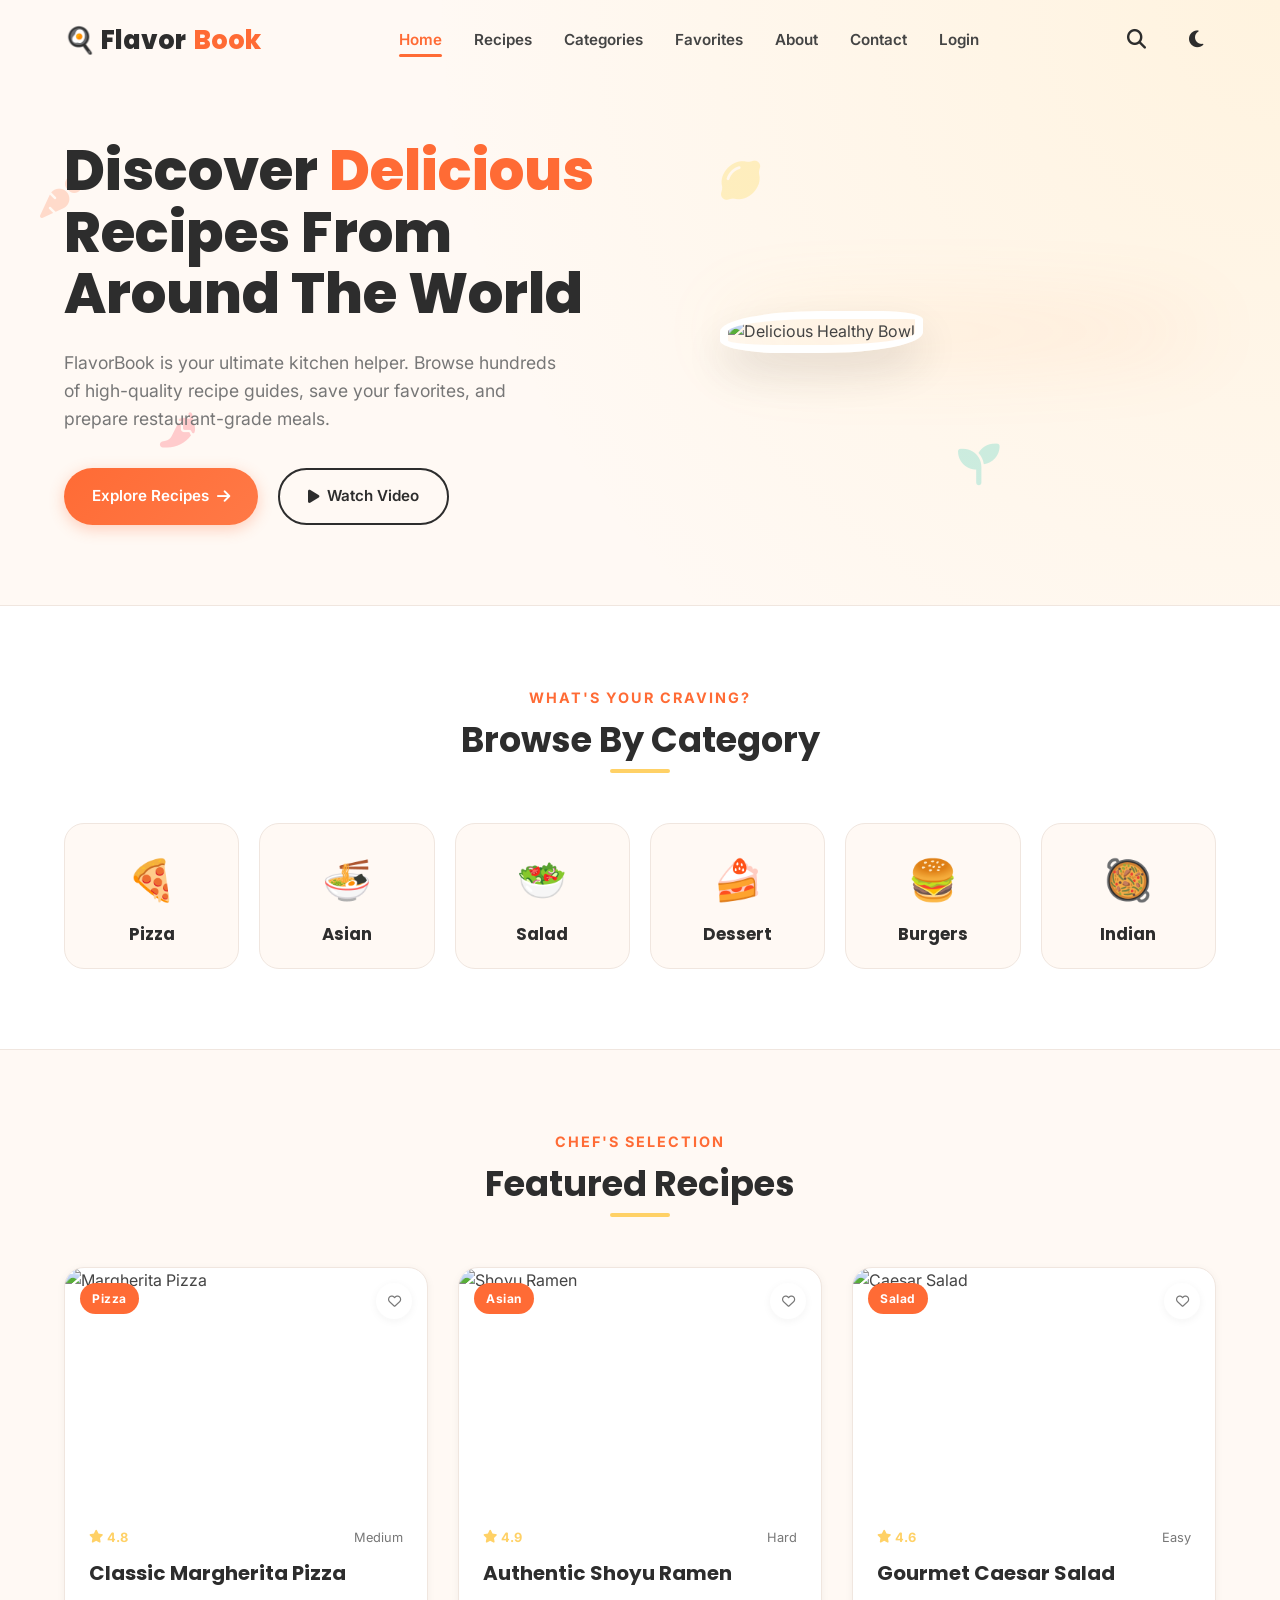
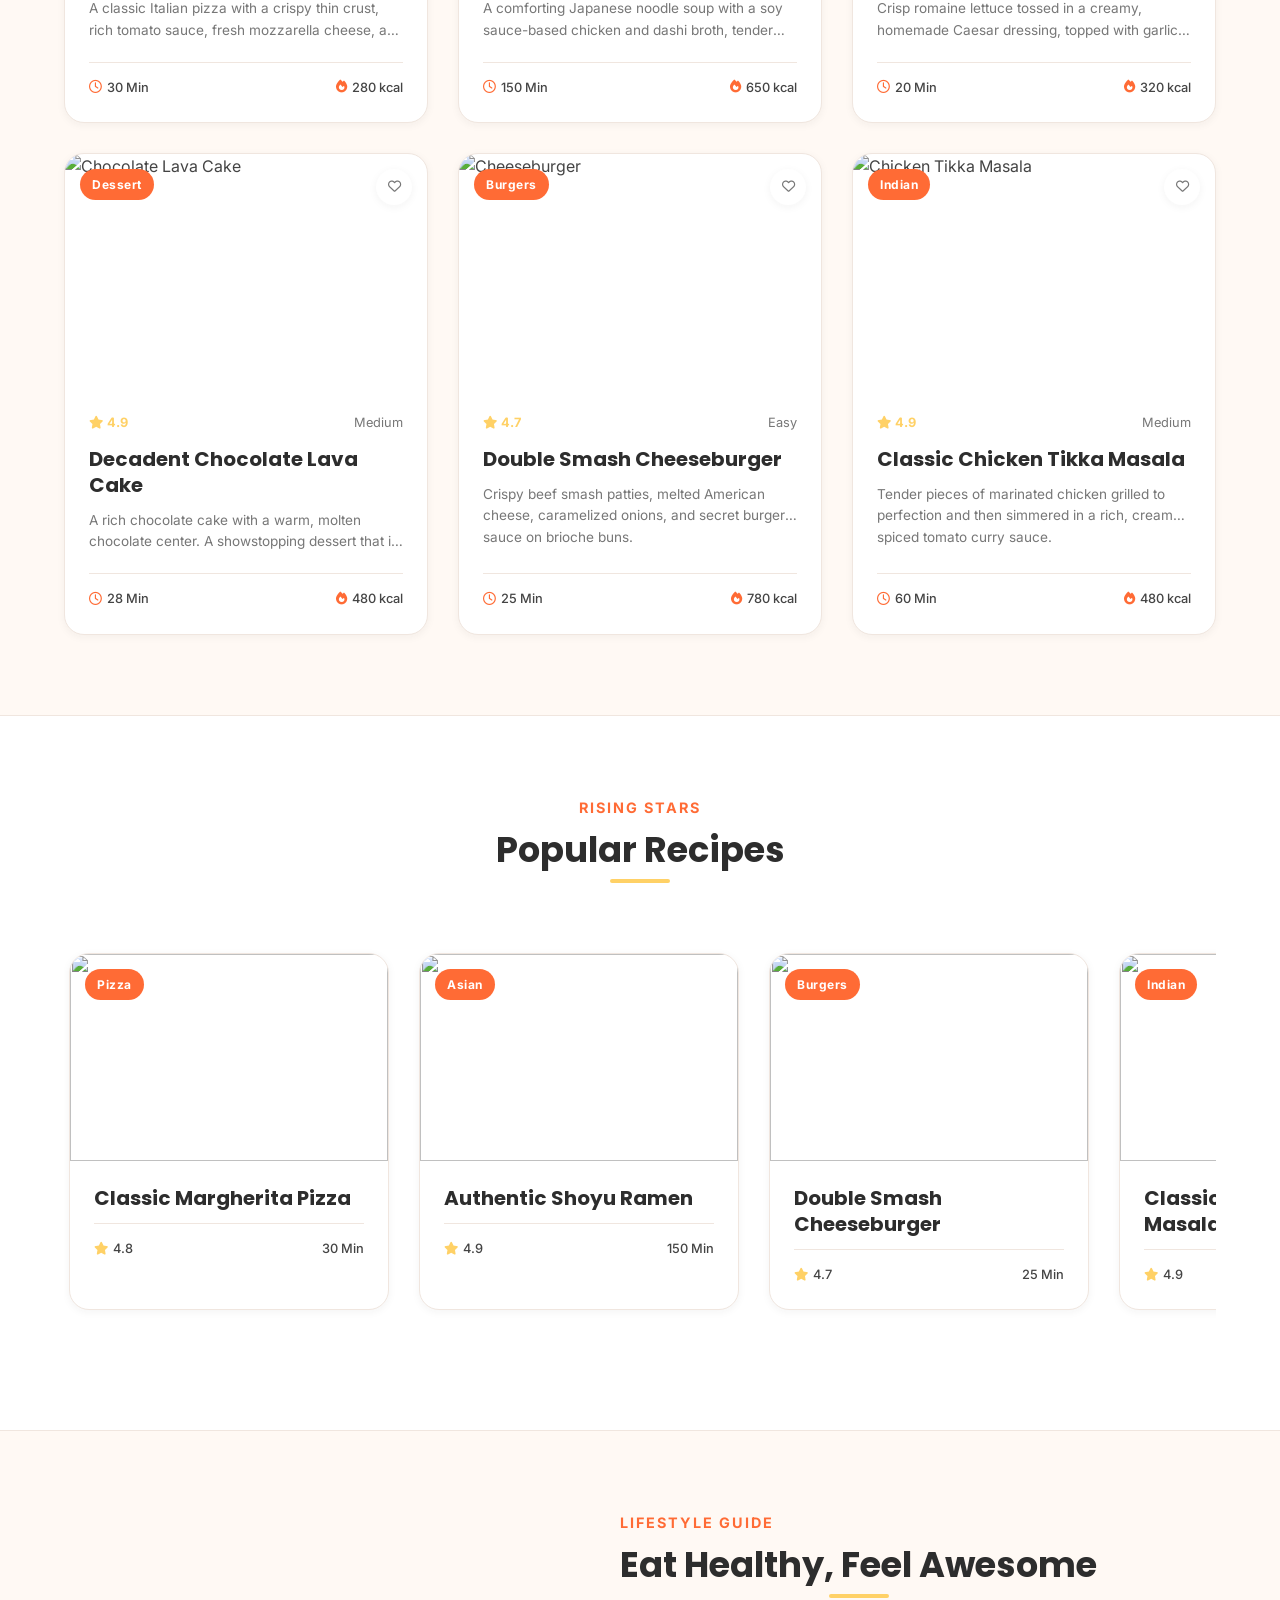
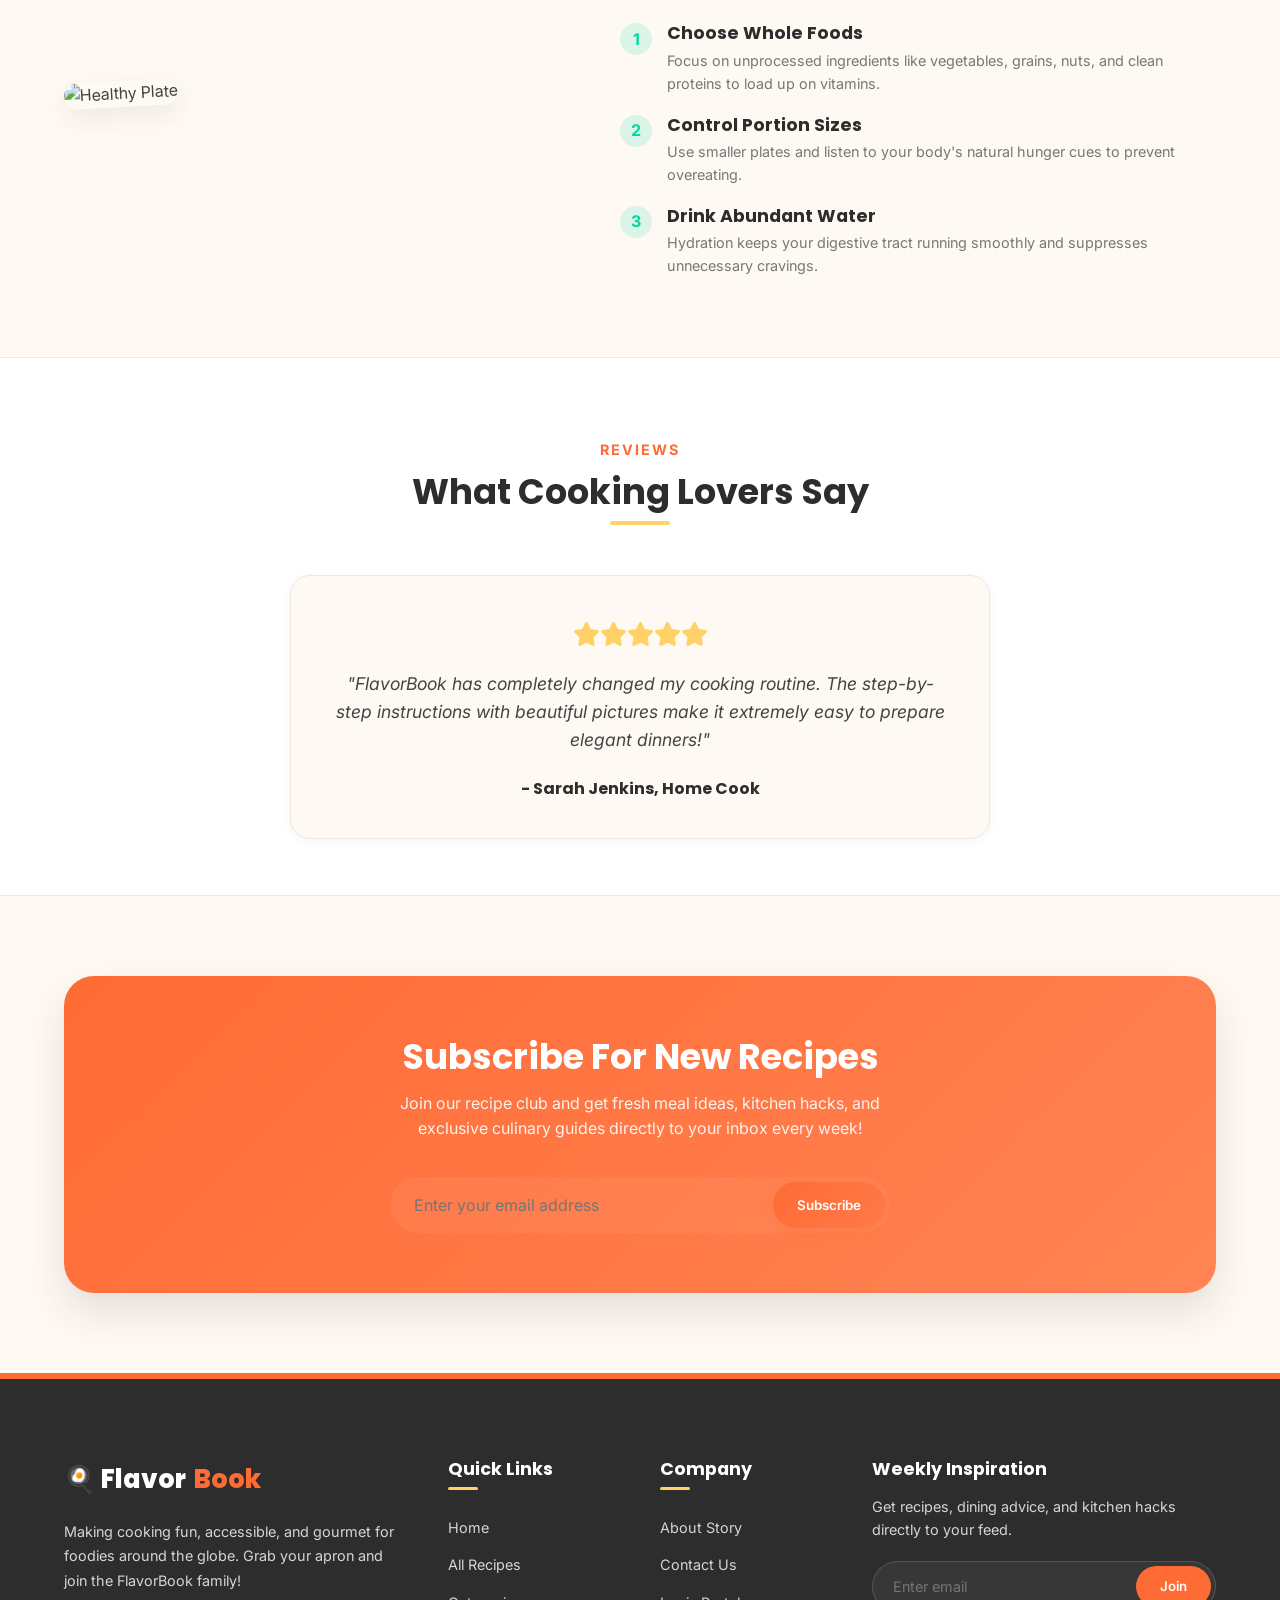
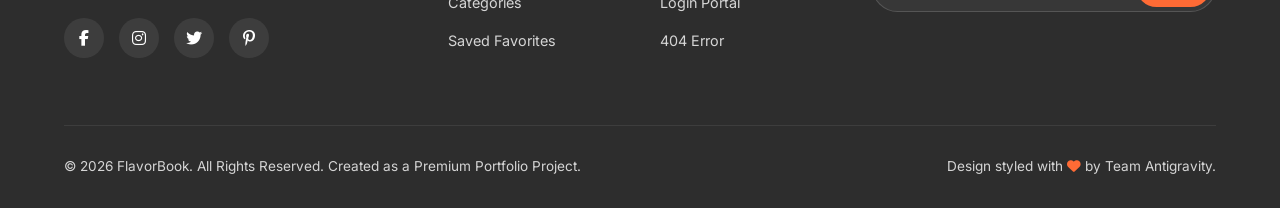
==== index.html @ 94e1cb14 "1at commit" ====
<!DOCTYPE html>
<html lang="en">
<head>
  <meta charset="UTF-8">
  <meta name="viewport" content="width=device-width, initial-scale=1.0">
  <meta name="description" content="Discover delicious recipes from around the world with FlavorBook. Browse categories, save your favorites, and cook like a professional chef.">
  <title>FlavorBook – Discover Delicious Recipes</title>
  
  <!-- Font Awesome CDN -->
  <link rel="stylesheet" href="https://cdnjs.cloudflare.com/ajax/libs/font-awesome/6.4.0/css/all.min.css">
  
  <!-- Stylesheets -->
  <link rel="stylesheet" href="css/style.css">
  <link rel="stylesheet" href="css/animations.css">
  <link rel="stylesheet" href="css/responsive.css">
  <link rel="stylesheet" href="css/dark.css">
</head>
<body style="overflow-y: hidden;">

  <!-- Loading Screen -->
  <div id="loading-screen">
    <div class="loader-container">
      <div class="pot-wrapper">
        <div class="steam-container">
          <div class="steam"></div>
          <div class="steam"></div>
          <div class="steam"></div>
        </div>
        <div class="pot-lid"></div>
        <div class="pot-handle left"></div>
        <div class="pot-handle right"></div>
        <div class="pot"></div>
      </div>
      <div class="loading-percentage">0%</div>
      <div class="loading-progress">
        <div class="progress-bar"></div>
      </div>
    </div>
  </div>

  <!-- Header / Navigation Bar -->
  <header>
    <div class="navbar">
      <a href="index.html" class="logo">🍳 Flavor<span>Book</span></a>
      
      <ul class="nav-menu">
        <li><a href="index.html" class="nav-link active">Home</a></li>
        <li><a href="recipes.html" class="nav-link">Recipes</a></li>
        <li><a href="categories.html" class="nav-link">Categories</a></li>
        <li><a href="favorites.html" class="nav-link">Favorites</a></li>
        <li><a href="about.html" class="nav-link">About</a></li>
        <li><a href="contact.html" class="nav-link">Contact</a></li>
        <li><a href="login.html" class="nav-link">Login</a></li>
      </ul>

      <div class="nav-actions">
        <button class="search-trigger" id="open-search" aria-label="Open Search"><i class="fa-solid fa-magnifying-glass"></i></button>
        <button class="theme-toggle" aria-label="Toggle Dark Mode"><i class="fa-solid fa-moon"></i></button>
        <button class="hamburger" aria-label="Open Menu">
          <span></span>
          <span></span>
          <span></span>
        </button>
      </div>
    </div>
  </header>

  <!-- Global Search Overlay -->
  <div class="search-overlay">
    <button class="search-close" aria-label="Close Search">&times;</button>
    <div class="search-box">
      <input type="text" id="global-search-input" placeholder="Search recipes, ingredients, cuisines...">
      <button id="global-search-btn" aria-label="Submit Search"><i class="fa-solid fa-magnifying-glass"></i></button>
      <div id="search-suggestions" style="display: none; background-color: var(--card-bg); border-radius: 12px; margin-top: 10px; box-shadow: var(--shadow-lg); overflow: hidden;"></div>
    </div>
  </div>

  <!-- Hero Section -->
  <section class="section hero-section" style="padding-top: 140px; background: radial-gradient(circle at top right, rgba(255, 209, 102, 0.15), transparent 60%);">
    <div class="container hero-container" style="display: grid; grid-template-columns: 1.2fr 1fr; gap: 60px; align-items: center; position: relative;">
      
      <!-- Floating Vegetables -->
      <div class="hero-floating-veg" style="position: absolute; width: 100%; height: 100%; z-index: -1; pointer-events: none;">
        <i class="fa-solid fa-carrot float-item-1" style="position: absolute; top: 10%; left: 0; font-size: 2.5rem; color: #ff7f50; opacity: 0.25;"></i>
        <i class="fa-solid fa-pepper-hot float-item-2" style="position: absolute; bottom: 20%; left: 10%; font-size: 2.2rem; color: #ff4757; opacity: 0.25;"></i>
        <i class="fa-solid fa-lemon float-item-3" style="position: absolute; top: 5%; right: 40%; font-size: 2.8rem; color: #fed330; opacity: 0.25;"></i>
        <i class="fa-solid fa-seedling float-item-1" style="position: absolute; bottom: 10%; right: 20%; font-size: 2.6rem; color: #2bcbba; opacity: 0.25;"></i>
      </div>

      <div class="hero-text reveal-fade-up">
        <h1 style="font-size: 3.5rem; font-weight: 800; margin-bottom: 24px; color: var(--dark-color); line-height: 1.1;">
          Discover <span style="color: var(--primary-color);">Delicious</span> Recipes From Around The World
        </h1>
        <p style="font-size: 1.1rem; color: var(--text-light); margin-bottom: 35px; max-width: 500px;">
          FlavorBook is your ultimate kitchen helper. Browse hundreds of high-quality recipe guides, save your favorites, and prepare restaurant-grade meals.
        </p>
        <div class="hero-buttons" style="display: flex; gap: 20px;">
          <a href="recipes.html" class="btn btn-primary pulse-btn">Explore Recipes <i class="fa-solid fa-arrow-right"></i></a>
          <a href="recipe.html?id=1" class="btn btn-secondary"><i class="fa-solid fa-play"></i> Watch Video</a>
        </div>
      </div>

      <div class="hero-image-container reveal-fade-up" data-delay="200" style="position: relative;">
        <div class="image-bg-blob" style="position: absolute; top: 50%; left: 50%; transform: translate(-50%, -50%); width: 100%; height: 100%; background: linear-gradient(135deg, var(--secondary-color), var(--primary-color)); filter: blur(40px); opacity: 0.15; border-radius: 40% 60% 70% 30% / 40% 50% 60% 50%; z-index: -1;"></div>
        <img src="https://images.unsplash.com/photo-1543353071-10c8ba85a904?auto=format&fit=crop&w=800&q=80" alt="Delicious Healthy Bowl" style="width: 100%; border-radius: 50% 20% 50% 30%; box-shadow: var(--shadow-lg); border: 8px solid white;">
      </div>

    </div>
  </section>

  <!-- Categories Grid Section -->
  <section class="section categories-section" style="background-color: var(--card-bg); border-top: 1px solid var(--border-color); border-bottom: 1px solid var(--border-color);">
    <div class="container">
      <div class="section-title-wrapper reveal-fade-up">
        <span class="section-subtitle">What's your craving?</span>
        <h2 class="section-title">Browse By Category</h2>
      </div>

      <div class="categories-grid" style="display: grid; grid-template-columns: repeat(auto-fit, minmax(150px, 1fr)); gap: 20px;">
        <!-- Pizza -->
        <a href="recipes.html?category=Pizza" class="category-badge reveal-fade-up" data-delay="50" style="display: flex; flex-direction: column; align-items: center; justify-content: center; padding: 24px; background-color: var(--bg-color); border-radius: 20px; text-align: center; border: 1px solid var(--border-color); transition: transform 0.3s ease, border-color 0.3s ease;">
          <span style="font-size: 2.5rem; margin-bottom: 12px;">🍕</span>
          <h3 style="font-size: 1.05rem;">Pizza</h3>
        </a>
        <!-- Asian -->
        <a href="recipes.html?category=Asian" class="category-badge reveal-fade-up" data-delay="100" style="display: flex; flex-direction: column; align-items: center; justify-content: center; padding: 24px; background-color: var(--bg-color); border-radius: 20px; text-align: center; border: 1px solid var(--border-color); transition: transform 0.3s ease, border-color 0.3s ease;">
          <span style="font-size: 2.5rem; margin-bottom: 12px;">🍜</span>
          <h3 style="font-size: 1.05rem;">Asian</h3>
        </a>
        <!-- Salad -->
        <a href="recipes.html?category=Salad" class="category-badge reveal-fade-up" data-delay="150" style="display: flex; flex-direction: column; align-items: center; justify-content: center; padding: 24px; background-color: var(--bg-color); border-radius: 20px; text-align: center; border: 1px solid var(--border-color); transition: transform 0.3s ease, border-color 0.3s ease;">
          <span style="font-size: 2.5rem; margin-bottom: 12px;">🥗</span>
          <h3 style="font-size: 1.05rem;">Salad</h3>
        </a>
        <!-- Dessert -->
        <a href="recipes.html?category=Dessert" class="category-badge reveal-fade-up" data-delay="200" style="display: flex; flex-direction: column; align-items: center; justify-content: center; padding: 24px; background-color: var(--bg-color); border-radius: 20px; text-align: center; border: 1px solid var(--border-color); transition: transform 0.3s ease, border-color 0.3s ease;">
          <span style="font-size: 2.5rem; margin-bottom: 12px;">🍰</span>
          <h3 style="font-size: 1.05rem;">Dessert</h3>
        </a>
        <!-- Burgers -->
        <a href="recipes.html?category=Burgers" class="category-badge reveal-fade-up" data-delay="250" style="display: flex; flex-direction: column; align-items: center; justify-content: center; padding: 24px; background-color: var(--bg-color); border-radius: 20px; text-align: center; border: 1px solid var(--border-color); transition: transform 0.3s ease, border-color 0.3s ease;">
          <span style="font-size: 2.5rem; margin-bottom: 12px;">🍔</span>
          <h3 style="font-size: 1.05rem;">Burgers</h3>
        </a>
        <!-- Indian -->
        <a href="recipes.html?category=Indian" class="category-badge reveal-fade-up" data-delay="300" style="display: flex; flex-direction: column; align-items: center; justify-content: center; padding: 24px; background-color: var(--bg-color); border-radius: 20px; text-align: center; border: 1px solid var(--border-color); transition: transform 0.3s ease, border-color 0.3s ease;">
          <span style="font-size: 2.5rem; margin-bottom: 12px;">🥘</span>
          <h3 style="font-size: 1.05rem;">Indian</h3>
        </a>
      </div>
    </div>
  </section>

  <!-- Featured Recipes Grid (6 cards) -->
  <section class="section featured-section">
    <div class="container">
      <div class="section-title-wrapper reveal-fade-up">
        <span class="section-subtitle">Chef's Selection</span>
        <h2 class="section-title">Featured Recipes</h2>
      </div>

      <div class="recipes-grid">
        <!-- Card 1 -->
        <div class="recipe-card reveal-fade-up" data-delay="50">
          <div class="card-img-wrapper">
            <span class="card-tag">Pizza</span>
            <button class="card-fav-btn" data-id="1" data-title="Classic Margherita Pizza">
              <i class="fa-regular fa-heart"></i>
            </button>
            <img src="https://images.unsplash.com/photo-1604068549290-dea0e4a305ca?auto=format&fit=crop&w=800&q=80" alt="Margherita Pizza">
          </div>
          <div class="card-content">
            <div class="card-meta">
              <span class="card-rating"><i class="fa-solid fa-star"></i> 4.8</span>
              <span class="card-difficulty">Medium</span>
            </div>
            <h3 class="card-title"><a href="recipe.html?id=1">Classic Margherita Pizza</a></h3>
            <p class="card-desc">A classic Italian pizza with a crispy thin crust, rich tomato sauce, fresh mozzarella cheese, and aromatic basil leaves.</p>
            <div class="card-footer">
              <span><i class="fa-regular fa-clock"></i> 30 Min</span>
              <span><i class="fa-solid fa-fire"></i> 280 kcal</span>
            </div>
          </div>
        </div>

        <!-- Card 2 -->
        <div class="recipe-card reveal-fade-up" data-delay="100">
          <div class="card-img-wrapper">
            <span class="card-tag">Asian</span>
            <button class="card-fav-btn" data-id="2" data-title="Authentic Shoyu Ramen">
              <i class="fa-regular fa-heart"></i>
            </button>
            <img src="https://images.unsplash.com/photo-1569718212165-3a8278d5f624?auto=format&fit=crop&w=800&q=80" alt="Shoyu Ramen">
          </div>
          <div class="card-content">
            <div class="card-meta">
              <span class="card-rating"><i class="fa-solid fa-star"></i> 4.9</span>
              <span class="card-difficulty">Hard</span>
            </div>
            <h3 class="card-title"><a href="recipe.html?id=2">Authentic Shoyu Ramen</a></h3>
            <p class="card-desc">A comforting Japanese noodle soup with a soy sauce-based chicken and dashi broth, tender chashu pork, and soft-boiled egg.</p>
            <div class="card-footer">
              <span><i class="fa-regular fa-clock"></i> 150 Min</span>
              <span><i class="fa-solid fa-fire"></i> 650 kcal</span>
            </div>
          </div>
        </div>

        <!-- Card 3 -->
        <div class="recipe-card reveal-fade-up" data-delay="150">
          <div class="card-img-wrapper">
            <span class="card-tag">Salad</span>
            <button class="card-fav-btn" data-id="3" data-title="Gourmet Caesar Salad">
              <i class="fa-regular fa-heart"></i>
            </button>
            <img src="https://images.unsplash.com/photo-1550304943-4f24f54ddde9?auto=format&fit=crop&w=800&q=80" alt="Caesar Salad">
          </div>
          <div class="card-content">
            <div class="card-meta">
              <span class="card-rating"><i class="fa-solid fa-star"></i> 4.6</span>
              <span class="card-difficulty">Easy</span>
            </div>
            <h3 class="card-title"><a href="recipe.html?id=3">Gourmet Caesar Salad</a></h3>
            <p class="card-desc">Crisp romaine lettuce tossed in a creamy, homemade Caesar dressing, topped with garlic croutons and grated Parmesan.</p>
            <div class="card-footer">
              <span><i class="fa-regular fa-clock"></i> 20 Min</span>
              <span><i class="fa-solid fa-fire"></i> 320 kcal</span>
            </div>
          </div>
        </div>

        <!-- Card 4 -->
        <div class="recipe-card reveal-fade-up" data-delay="200">
          <div class="card-img-wrapper">
            <span class="card-tag">Dessert</span>
            <button class="card-fav-btn" data-id="4" data-title="Decadent Chocolate Lava Cake">
              <i class="fa-regular fa-heart"></i>
            </button>
            <img src="https://images.unsplash.com/photo-1606313564200-e75d5e30476c?auto=format&fit=crop&w=800&q=80" alt="Chocolate Lava Cake">
          </div>
          <div class="card-content">
            <div class="card-meta">
              <span class="card-rating"><i class="fa-solid fa-star"></i> 4.9</span>
              <span class="card-difficulty">Medium</span>
            </div>
            <h3 class="card-title"><a href="recipe.html?id=4">Decadent Chocolate Lava Cake</a></h3>
            <p class="card-desc">A rich chocolate cake with a warm, molten chocolate center. A showstopping dessert that is deceptively easy to make.</p>
            <div class="card-footer">
              <span><i class="fa-regular fa-clock"></i> 28 Min</span>
              <span><i class="fa-solid fa-fire"></i> 480 kcal</span>
            </div>
          </div>
        </div>

        <!-- Card 5 -->
        <div class="recipe-card reveal-fade-up" data-delay="250">
          <div class="card-img-wrapper">
            <span class="card-tag">Burgers</span>
            <button class="card-fav-btn" data-id="5" data-title="Double Smash Cheeseburger">
              <i class="fa-regular fa-heart"></i>
            </button>
            <img src="https://images.unsplash.com/photo-1568901346375-23c9450c58cd?auto=format&fit=crop&w=800&q=80" alt="Cheeseburger">
          </div>
          <div class="card-content">
            <div class="card-meta">
              <span class="card-rating"><i class="fa-solid fa-star"></i> 4.7</span>
              <span class="card-difficulty">Easy</span>
            </div>
            <h3 class="card-title"><a href="recipe.html?id=5">Double Smash Cheeseburger</a></h3>
            <p class="card-desc">Crispy beef smash patties, melted American cheese, caramelized onions, and secret burger sauce on brioche buns.</p>
            <div class="card-footer">
              <span><i class="fa-regular fa-clock"></i> 25 Min</span>
              <span><i class="fa-solid fa-fire"></i> 780 kcal</span>
            </div>
          </div>
        </div>

        <!-- Card 6 -->
        <div class="recipe-card reveal-fade-up" data-delay="300">
          <div class="card-img-wrapper">
            <span class="card-tag">Indian</span>
            <button class="card-fav-btn" data-id="6" data-title="Classic Chicken Tikka Masala">
              <i class="fa-regular fa-heart"></i>
            </button>
            <img src="https://images.unsplash.com/photo-1565557623262-b51c2513a641?auto=format&fit=crop&w=800&q=80" alt="Chicken Tikka Masala">
          </div>
          <div class="card-content">
            <div class="card-meta">
              <span class="card-rating"><i class="fa-solid fa-star"></i> 4.9</span>
              <span class="card-difficulty">Medium</span>
            </div>
            <h3 class="card-title"><a href="recipe.html?id=6">Classic Chicken Tikka Masala</a></h3>
            <p class="card-desc">Tender pieces of marinated chicken grilled to perfection and then simmered in a rich, creamy, spiced tomato curry sauce.</p>
            <div class="card-footer">
              <span><i class="fa-regular fa-clock"></i> 60 Min</span>
              <span><i class="fa-solid fa-fire"></i> 480 kcal</span>
            </div>
          </div>
        </div>
      </div>
    </div>
  </section>

  <!-- Popular Recipes Slider (Auto-scrolling) -->
  <section class="section popular-slider-section" style="background-color: var(--card-bg); overflow: hidden; border-top: 1px solid var(--border-color); border-bottom: 1px solid var(--border-color);">
    <div class="container">
      <div class="section-title-wrapper reveal-fade-up">
        <span class="section-subtitle">Rising Stars</span>
        <h2 class="section-title">Popular Recipes</h2>
      </div>

      <div class="slider-container" style="display: flex; gap: 30px; overflow-x: auto; padding: 20px 5px 40px 5px; scrollbar-width: thin; cursor: grab;">
        
        <!-- Popular 1 (Pizza) -->
        <div class="recipe-card" style="flex: 0 0 320px;">
          <div class="card-img-wrapper"><span class="card-tag">Pizza</span><img src="https://images.unsplash.com/photo-1604068549290-dea0e4a305ca?auto=format&fit=crop&w=800&q=80" alt=""></div>
          <div class="card-content">
            <h3 class="card-title"><a href="recipe.html?id=1">Classic Margherita Pizza</a></h3>
            <div class="card-footer"><span><i class="fa-solid fa-star" style="color:var(--secondary-color);"></i> 4.8</span><span>30 Min</span></div>
          </div>
        </div>

        <!-- Popular 2 (Ramen) -->
        <div class="recipe-card" style="flex: 0 0 320px;">
          <div class="card-img-wrapper"><span class="card-tag">Asian</span><img src="https://images.unsplash.com/photo-1569718212165-3a8278d5f624?auto=format&fit=crop&w=800&q=80" alt=""></div>
          <div class="card-content">
            <h3 class="card-title"><a href="recipe.html?id=2">Authentic Shoyu Ramen</a></h3>
            <div class="card-footer"><span><i class="fa-solid fa-star" style="color:var(--secondary-color);"></i> 4.9</span><span>150 Min</span></div>
          </div>
        </div>

        <!-- Popular 3 (Burger) -->
        <div class="recipe-card" style="flex: 0 0 320px;">
          <div class="card-img-wrapper"><span class="card-tag">Burgers</span><img src="https://images.unsplash.com/photo-1568901346375-23c9450c58cd?auto=format&fit=crop&w=800&q=80" alt=""></div>
          <div class="card-content">
            <h3 class="card-title"><a href="recipe.html?id=5">Double Smash Cheeseburger</a></h3>
            <div class="card-footer"><span><i class="fa-solid fa-star" style="color:var(--secondary-color);"></i> 4.7</span><span>25 Min</span></div>
          </div>
        </div>

        <!-- Popular 4 (Chicken Tikka) -->
        <div class="recipe-card" style="flex: 0 0 320px;">
          <div class="card-img-wrapper"><span class="card-tag">Indian</span><img src="https://images.unsplash.com/photo-1565557623262-b51c2513a641?auto=format&fit=crop&w=800&q=80" alt=""></div>
          <div class="card-content">
            <h3 class="card-title"><a href="recipe.html?id=6">Classic Chicken Tikka Masala</a></h3>
            <div class="card-footer"><span><i class="fa-solid fa-star" style="color:var(--secondary-color);"></i> 4.9</span><span>60 Min</span></div>
          </div>
        </div>

        <!-- Popular 5 (Biryani) -->
        <div class="recipe-card" style="flex: 0 0 320px;">
          <div class="card-img-wrapper"><span class="card-tag">Indian</span><img src="https://images.unsplash.com/photo-1563379091339-03b21ab4a4f8?auto=format&fit=crop&w=800&q=80" alt=""></div>
          <div class="card-content">
            <h3 class="card-title"><a href="recipe.html?id=12">Vegetable Dum Biryani</a></h3>
            <div class="card-footer"><span><i class="fa-solid fa-star" style="color:var(--secondary-color);"></i> 4.8</span><span>75 Min</span></div>
          </div>
        </div>

      </div>
    </div>
  </section>

  <!-- Healthy Tips Section -->
  <section class="section healthy-tips-section">
    <div class="container" style="display: grid; grid-template-columns: 1fr 1.2fr; gap: 60px; align-items: center;">
      <div class="reveal-fade-up">
        <img src="https://images.unsplash.com/photo-1512621776951-a57141f2eefd?auto=format&fit=crop&w=800&q=80" alt="Healthy Plate" class="float-item-1" style="width: 100%; border-radius: 30px; box-shadow: var(--shadow-md); transform: rotate(-3deg);">
      </div>
      <div class="reveal-fade-up" data-delay="150">
        <span class="section-subtitle">Lifestyle Guide</span>
        <h2 class="section-title" style="margin-bottom: 25px;">Eat Healthy, Feel Awesome</h2>
        <ul style="list-style: none;">
          <li style="display: flex; gap: 15px; margin-bottom: 20px; align-items: flex-start;">
            <span style="width: 32px; height: 32px; border-radius: 50%; background-color: rgba(6, 214, 160, 0.15); color: var(--accent-color); display: flex; align-items: center; justify-content: center; font-weight: 700; flex-shrink: 0;">1</span>
            <div>
              <h4 style="font-size: 1.1rem; color: var(--dark-color); margin-bottom: 4px;">Choose Whole Foods</h4>
              <p style="font-size: 0.9rem; color: var(--text-light);">Focus on unprocessed ingredients like vegetables, grains, nuts, and clean proteins to load up on vitamins.</p>
            </div>
          </li>
          <li style="display: flex; gap: 15px; margin-bottom: 20px; align-items: flex-start;">
            <span style="width: 32px; height: 32px; border-radius: 50%; background-color: rgba(6, 214, 160, 0.15); color: var(--accent-color); display: flex; align-items: center; justify-content: center; font-weight: 700; flex-shrink: 0;">2</span>
            <div>
              <h4 style="font-size: 1.1rem; color: var(--dark-color); margin-bottom: 4px;">Control Portion Sizes</h4>
              <p style="font-size: 0.9rem; color: var(--text-light);">Use smaller plates and listen to your body's natural hunger cues to prevent overeating.</p>
            </div>
          </li>
          <li style="display: flex; gap: 15px; align-items: flex-start;">
            <span style="width: 32px; height: 32px; border-radius: 50%; background-color: rgba(6, 214, 160, 0.15); color: var(--accent-color); display: flex; align-items: center; justify-content: center; font-weight: 700; flex-shrink: 0;">3</span>
            <div>
              <h4 style="font-size: 1.1rem; color: var(--dark-color); margin-bottom: 4px;">Drink Abundant Water</h4>
              <p style="font-size: 0.9rem; color: var(--text-light);">Hydration keeps your digestive tract running smoothly and suppresses unnecessary cravings.</p>
            </div>
          </li>
        </ul>
      </div>
    </div>
  </section>

  <!-- Testimonials Section -->
  <section class="section testimonials-section" style="background-color: var(--card-bg); border-top: 1px solid var(--border-color); border-bottom: 1px solid var(--border-color);">
    <div class="container">
      <div class="section-title-wrapper reveal-fade-up">
        <span class="section-subtitle">Reviews</span>
        <h2 class="section-title">What Cooking Lovers Say</h2>
      </div>

      <div class="testimonial-cards-container" style="max-width: 700px; margin: 0 auto; min-height: 240px; position: relative;">
        <!-- Review 1 -->
        <div class="testimonial-card active" style="background-color: var(--bg-color); border: 1px solid var(--border-color); border-radius: 20px; padding: 40px; box-shadow: var(--shadow-sm); text-align: center; transition: opacity 0.5s ease; position: absolute; width: 100%;">
          <div style="color: var(--secondary-color); font-size: 1.5rem; margin-bottom: 15px;">
            <i class="fa-solid fa-star"></i><i class="fa-solid fa-star"></i><i class="fa-solid fa-star"></i><i class="fa-solid fa-star"></i><i class="fa-solid fa-star"></i>
          </div>
          <p style="font-size: 1.1rem; font-style: italic; color: var(--text-color); margin-bottom: 25px;">
            "FlavorBook has completely changed my cooking routine. The step-by-step instructions with beautiful pictures make it extremely easy to prepare elegant dinners!"
          </p>
          <h4 style="color: var(--dark-color);">- Sarah Jenkins, Home Cook</h4>
        </div>

        <!-- Review 2 -->
        <div class="testimonial-card" style="background-color: var(--bg-color); border: 1px solid var(--border-color); border-radius: 20px; padding: 40px; box-shadow: var(--shadow-sm); text-align: center; transition: opacity 0.5s ease; position: absolute; width: 100%; opacity: 0; pointer-events: none;">
          <div style="color: var(--secondary-color); font-size: 1.5rem; margin-bottom: 15px;">
            <i class="fa-solid fa-star"></i><i class="fa-solid fa-star"></i><i class="fa-solid fa-star"></i><i class="fa-solid fa-star"></i><i class="fa-solid fa-star"></i>
          </div>
          <p style="font-size: 1.1rem; font-style: italic; color: var(--text-color); margin-bottom: 25px;">
            "As an amateur chef, the detailed nutritional content breakdown and clean ingredient check-lists are perfect. The dark mode looks exceptionally premium."
          </p>
          <h4 style="color: var(--dark-color);">- David Vance, Culinary Enthusiast</h4>
        </div>
      </div>
    </div>
  </section>

  <!-- Newsletter Section -->
  <section class="section newsletter-section">
    <div class="container">
      <div class="newsletter-card reveal-fade-up" style="background: linear-gradient(135deg, var(--primary-color), #ff8454); border-radius: 30px; padding: 60px 40px; text-align: center; color: white; box-shadow: var(--shadow-lg);">
        <h2 style="font-size: 2.2rem; font-family: var(--font-headings); margin-bottom: 12px; color: white;">Subscribe For New Recipes</h2>
        <p style="font-size: 1rem; max-width: 500px; margin: 0 auto 35px auto; opacity: 0.9;">
          Join our recipe club and get fresh meal ideas, kitchen hacks, and exclusive culinary guides directly to your inbox every week!
        </p>
        <form id="newsletter-form" class="newsletter-form" style="max-width: 500px; margin: 0 auto;">
          <input type="email" placeholder="Enter your email address" required style="width: 100%; padding: 18px 24px; border-radius: 50px; border: none; font-size: 1rem;">
          <button type="submit" class="btn-primary">Subscribe</button>
        </form>
      </div>
    </div>
  </section>

  <!-- Footer -->
  <footer>
    <div class="container">
      <div class="footer-grid">
        <div class="footer-info">
          <a href="index.html" class="logo" style="color: white;">🍳 Flavor<span>Book</span></a>
          <p>Making cooking fun, accessible, and gourmet for foodies around the globe. Grab your apron and join the FlavorBook family!</p>
          <div class="footer-socials">
            <a href="#" aria-label="Facebook"><i class="fa-brands fa-facebook-f"></i></a>
            <a href="#" aria-label="Instagram"><i class="fa-brands fa-instagram"></i></a>
            <a href="#" aria-label="Twitter"><i class="fa-brands fa-twitter"></i></a>
            <a href="#" aria-label="Pinterest"><i class="fa-brands fa-pinterest-p"></i></a>
          </div>
        </div>

        <div class="footer-links-col">
          <h3 class="footer-links-title">Quick Links</h3>
          <ul class="footer-links">
            <li><a href="index.html">Home</a></li>
            <li><a href="recipes.html">All Recipes</a></li>
            <li><a href="categories.html">Categories</a></li>
            <li><a href="favorites.html">Saved Favorites</a></li>
          </ul>
        </div>

        <div class="footer-links-col">
          <h3 class="footer-links-title">Company</h3>
          <ul class="footer-links">
            <li><a href="about.html">About Story</a></li>
            <li><a href="contact.html">Contact Us</a></li>
            <li><a href="login.html">Login Portal</a></li>
            <li><a href="404.html">404 Error</a></li>
          </ul>
        </div>

        <div class="footer-newsletter">
          <h4>Weekly Inspiration</h4>
          <p>Get recipes, dining advice, and kitchen hacks directly to your feed.</p>
          <div class="newsletter-form">
            <input type="email" id="footer-newsletter-email" placeholder="Enter email" style="padding-right: 120px;">
            <button id="footer-newsletter-btn">Join</button>
          </div>
        </div>
      </div>

      <div class="footer-bottom">
        <p>&copy; 2026 FlavorBook. All Rights Reserved. Created as a Premium Portfolio Project.</p>
        <p>Design styled with <i class="fa-solid fa-heart" style="color:var(--primary-color);"></i> by Team Antigravity.</p>
      </div>
    </div>
  </footer>

  <!-- Floating Back to Top Button -->
  <button class="back-to-top" aria-label="Back to top"><i class="fa-solid fa-arrow-up"></i></button>

  <!-- Toast Alert Overlay -->
  <div class="toast-container"></div>

  <!-- Scripts -->
  <!-- GSAP CDN -->
  <script src="https://cdnjs.cloudflare.com/ajax/libs/gsap/3.12.2/gsap.min.js"></script>
  <!-- Controllers -->
  <script src="js/main.js"></script>
  <script src="js/darkmode.js"></script>
  <script src="js/favorites.js"></script>
  <script src="js/search.js"></script>
  <script src="js/animation.js"></script>
</body>
</html>
---- css/style.css ----
/* FLAVORBOOK MAIN STYLESHEET */
@import url('https://fonts.googleapis.com/css2?family=Inter:wght@300;400;500;600;700&family=Poppins:wght@600;700;800&display=swap');

:root {
  /* Color Palette - Light Mode (Default) */
  --primary-color: #FF6B35;
  --primary-rgb: 255, 107, 53;
  --secondary-color: #FFD166;
  --dark-color: #2D2D2D;
  --bg-color: #FFF9F4;
  --card-bg: #FFFFFF;
  --text-color: #444444;
  --text-light: #777777;
  --accent-color: #06D6A0;
  --border-color: #F0E6DF;
  --shadow-sm: 0 2px 8px rgba(45, 45, 45, 0.05);
  --shadow-md: 0 10px 25px rgba(45, 45, 45, 0.08);
  --shadow-lg: 0 20px 40px rgba(45, 45, 45, 0.12);
  --transition-fast: 0.2s ease;
  --transition-normal: 0.3s cubic-bezier(0.25, 0.8, 0.25, 1);
  --transition-slow: 0.5s cubic-bezier(0.25, 0.8, 0.25, 1);
  
  --font-headings: 'Poppins', sans-serif;
  --font-body: 'Inter', sans-serif;
  
  --nav-height: 80px;
}

/* Base Reset */
* {
  margin: 0;
  padding: 0;
  box-sizing: border-box;
  outline: none;
}

html {
  scroll-behavior: smooth;
}

body {
  font-family: var(--font-body);
  background-color: var(--bg-color);
  color: var(--text-color);
  line-height: 1.6;
  overflow-x: hidden;
  transition: background-color var(--transition-normal), color var(--transition-normal);
}

h1, h2, h3, h4, h5, h6 {
  font-family: var(--font-headings);
  color: var(--dark-color);
  font-weight: 700;
  line-height: 1.2;
}

a {
  text-decoration: none;
  color: inherit;
  transition: color var(--transition-fast);
}

button, input, textarea, select {
  font-family: inherit;
}

/* Loading Screen */
#loading-screen {
  position: fixed;
  top: 0;
  left: 0;
  width: 100%;
  height: 100vh;
  background-color: var(--bg-color);
  z-index: 9999;
  display: flex;
  flex-direction: column;
  align-items: center;
  justify-content: center;
  transition: opacity 0.5s ease, visibility 0.5s ease;
}

.loader-container {
  text-align: center;
}

.pot-wrapper {
  position: relative;
  width: 120px;
  height: 120px;
  margin-bottom: 20px;
}

.pot {
  position: absolute;
  bottom: 10px;
  left: 10px;
  width: 100px;
  height: 70px;
  background-color: var(--dark-color);
  border-radius: 0 0 35px 35px;
  border-top: 6px solid var(--primary-color);
}

.pot-lid {
  position: absolute;
  bottom: 80px;
  left: 15px;
  width: 90px;
  height: 10px;
  background-color: var(--dark-color);
  border-radius: 5px 5px 0 0;
  animation: lid-bounce 1s infinite alternate;
}

.pot-handle {
  position: absolute;
  bottom: 35px;
  width: 18px;
  height: 18px;
  border: 5px solid var(--dark-color);
  border-radius: 50%;
}

.pot-handle.left { left: -8px; }
.pot-handle.right { right: -8px; }

.steam-container {
  position: absolute;
  top: 0;
  left: 30px;
  display: flex;
  gap: 15px;
}

.steam {
  width: 6px;
  height: 25px;
  background-color: rgba(255, 107, 53, 0.4);
  border-radius: 3px;
  animation: steam-rise 1.5s infinite linear;
}

.steam:nth-child(2) {
  animation-delay: 0.3s;
}

.steam:nth-child(3) {
  animation-delay: 0.6s;
}

.loading-progress {
  width: 200px;
  height: 6px;
  background-color: var(--border-color);
  border-radius: 3px;
  margin: 15px auto;
  overflow: hidden;
  position: relative;
}

.progress-bar {
  width: 0%;
  height: 100%;
  background-color: var(--primary-color);
  border-radius: 3px;
  transition: width 0.1s linear;
}

.loading-percentage {
  font-family: var(--font-headings);
  font-size: 1.5rem;
  color: var(--primary-color);
  font-weight: 800;
}

/* Header & Sticky Navbar */
header {
  position: fixed;
  top: 0;
  left: 0;
  width: 100%;
  height: var(--nav-height);
  z-index: 1000;
  background-color: transparent;
  transition: background-color var(--transition-normal), box-shadow var(--transition-normal), backdrop-filter var(--transition-normal);
}

header.scrolled {
  background-color: rgba(255, 249, 244, 0.85);
  backdrop-filter: blur(12px);
  -webkit-backdrop-filter: blur(12px);
  box-shadow: var(--shadow-sm);
  border-bottom: 1px solid rgba(255, 107, 53, 0.1);
}

.navbar {
  max-width: 1200px;
  height: 100%;
  margin: 0 auto;
  padding: 0 24px;
  display: flex;
  align-items: center;
  justify-content: space-between;
}

.logo {
  font-family: var(--font-headings);
  font-size: 1.6rem;
  font-weight: 800;
  color: var(--dark-color);
  display: flex;
  align-items: center;
  gap: 8px;
}

.logo span {
  color: var(--primary-color);
}

.nav-menu {
  display: flex;
  list-style: none;
  gap: 32px;
}

.nav-link {
  font-weight: 600;
  font-size: 0.95rem;
  position: relative;
  padding: 8px 0;
  color: var(--text-color);
}

.nav-link::after {
  content: '';
  position: absolute;
  bottom: 0;
  left: 0;
  width: 0;
  height: 3px;
  background-color: var(--primary-color);
  border-radius: 2px;
  transition: width var(--transition-fast);
}

.nav-link:hover {
  color: var(--primary-color);
}

.nav-link:hover::after,
.nav-link.active::after {
  width: 100%;
}

.nav-link.active {
  color: var(--primary-color);
}

.nav-actions {
  display: flex;
  align-items: center;
  gap: 20px;
}

.search-trigger, .theme-toggle {
  background: none;
  border: none;
  cursor: pointer;
  font-size: 1.2rem;
  color: var(--dark-color);
  width: 40px;
  height: 40px;
  border-radius: 50%;
  display: flex;
  align-items: center;
  justify-content: center;
  transition: background-color var(--transition-fast), color var(--transition-fast), transform var(--transition-normal);
}

.search-trigger:hover, .theme-toggle:hover {
  background-color: rgba(255, 107, 53, 0.1);
  color: var(--primary-color);
  transform: scale(1.05);
}

.hamburger {
  display: none;
  flex-direction: column;
  justify-content: space-between;
  width: 30px;
  height: 20px;
  background: none;
  border: none;
  cursor: pointer;
  z-index: 1100;
}

.hamburger span {
  width: 100%;
  height: 3px;
  background-color: var(--dark-color);
  border-radius: 2px;
  transition: transform var(--transition-normal), opacity var(--transition-normal);
}

/* Floating Search Overlay */
.search-overlay {
  position: fixed;
  top: 0;
  left: 0;
  width: 100%;
  height: 100%;
  background-color: rgba(45, 45, 45, 0.85);
  backdrop-filter: blur(8px);
  -webkit-backdrop-filter: blur(8px);
  z-index: 2000;
  display: flex;
  align-items: center;
  justify-content: center;
  opacity: 0;
  visibility: hidden;
  transition: opacity var(--transition-normal), visibility var(--transition-normal);
}

.search-overlay.active {
  opacity: 1;
  visibility: visible;
}

.search-box {
  width: 90%;
  max-width: 600px;
  position: relative;
}

.search-box input {
  width: 100%;
  padding: 18px 24px;
  font-size: 1.2rem;
  border: 2px solid var(--primary-color);
  border-radius: 50px;
  background-color: var(--bg-color);
  color: var(--dark-color);
  box-shadow: var(--shadow-lg);
}

.search-box button {
  position: absolute;
  right: 8px;
  top: 50%;
  transform: translateY(-50%);
  background-color: var(--primary-color);
  border: none;
  color: white;
  width: 48px;
  height: 48px;
  border-radius: 50%;
  cursor: pointer;
  transition: background-color var(--transition-fast), transform var(--transition-fast);
}

.search-box button:hover {
  background-color: #e0531f;
  transform: translateY(-50%) scale(1.05);
}

.search-close {
  position: absolute;
  top: 40px;
  right: 40px;
  background: none;
  border: none;
  font-size: 2rem;
  color: white;
  cursor: pointer;
  transition: transform var(--transition-fast);
}

.search-close:hover {
  transform: scale(1.1) rotate(90deg);
}

/* Master Grid / Containers */
.container {
  max-width: 1200px;
  margin: 0 auto;
  padding: 0 24px;
}

.section {
  padding: 80px 0;
}

.section-title-wrapper {
  text-align: center;
  margin-bottom: 50px;
}

.section-subtitle {
  color: var(--primary-color);
  font-size: 0.9rem;
  font-weight: 700;
  text-transform: uppercase;
  letter-spacing: 2px;
  margin-bottom: 10px;
  display: block;
}

.section-title {
  font-size: 2.2rem;
  position: relative;
  display: inline-block;
  padding-bottom: 12px;
}

.section-title::after {
  content: '';
  position: absolute;
  bottom: 0;
  left: 50%;
  transform: translateX(-50%);
  width: 60px;
  height: 4px;
  background-color: var(--secondary-color);
  border-radius: 2px;
}

/* Recipe Cards */
.recipes-grid {
  display: grid;
  grid-template-columns: repeat(auto-fill, minmax(320px, 1fr));
  gap: 30px;
}

.recipe-card {
  background-color: var(--card-bg);
  border-radius: 20px;
  overflow: hidden;
  box-shadow: var(--shadow-sm);
  transition: transform var(--transition-normal), box-shadow var(--transition-normal);
  border: 1px solid var(--border-color);
  display: flex;
  flex-direction: column;
}

.recipe-card:hover {
  transform: translateY(-10px);
  box-shadow: var(--shadow-lg);
}

.card-img-wrapper {
  position: relative;
  padding-top: 65%;
  overflow: hidden;
}

.card-img-wrapper img {
  position: absolute;
  top: 0;
  left: 0;
  width: 100%;
  height: 100%;
  object-fit: cover;
  transition: transform var(--transition-slow);
}

.recipe-card:hover .card-img-wrapper img {
  transform: scale(1.1);
}

.card-tag {
  position: absolute;
  top: 15px;
  left: 15px;
  background-color: var(--primary-color);
  color: white;
  padding: 6px 12px;
  border-radius: 30px;
  font-size: 0.75rem;
  font-weight: 700;
  letter-spacing: 0.5px;
  z-index: 2;
}

.card-fav-btn {
  position: absolute;
  top: 15px;
  right: 15px;
  background-color: white;
  border: none;
  width: 36px;
  height: 36px;
  border-radius: 50%;
  display: flex;
  align-items: center;
  justify-content: center;
  cursor: pointer;
  color: var(--text-light);
  box-shadow: var(--shadow-sm);
  transition: color var(--transition-fast), transform var(--transition-fast);
  z-index: 2;
}

.card-fav-btn:hover {
  transform: scale(1.1);
  color: #ff4757;
}

.card-fav-btn.active {
  color: #ff4757;
}

.card-fav-btn.active i {
  animation: heartBeat 0.3s ease;
}

.card-content {
  padding: 24px;
  display: flex;
  flex-direction: column;
  flex-grow: 1;
}

.card-meta {
  display: flex;
  align-items: center;
  justify-content: space-between;
  margin-bottom: 12px;
  font-size: 0.8rem;
  color: var(--text-light);
}

.card-rating {
  display: flex;
  align-items: center;
  gap: 4px;
  color: var(--secondary-color);
  font-weight: 700;
}

.card-title {
  font-size: 1.25rem;
  margin-bottom: 12px;
  line-height: 1.3;
}

.card-title a:hover {
  color: var(--primary-color);
}

.card-desc {
  font-size: 0.85rem;
  color: var(--text-light);
  margin-bottom: 20px;
  display: -webkit-box;
  -webkit-line-clamp: 2;
  -webkit-box-orient: vertical;
  overflow: hidden;
  flex-grow: 1;
}

.card-footer {
  display: flex;
  align-items: center;
  justify-content: space-between;
  padding-top: 15px;
  border-top: 1px solid var(--border-color);
  font-size: 0.8rem;
  color: var(--text-color);
  font-weight: 500;
}

.card-footer span {
  display: flex;
  align-items: center;
  gap: 5px;
}

.card-footer i {
  color: var(--primary-color);
}

/* Premium Buttons */
.btn {
  display: inline-flex;
  align-items: center;
  gap: 8px;
  padding: 14px 28px;
  border-radius: 50px;
  font-weight: 600;
  font-size: 0.95rem;
  cursor: pointer;
  transition: transform var(--transition-fast), box-shadow var(--transition-fast), background-position var(--transition-fast);
  border: none;
}

.btn-primary {
  background: linear-gradient(135deg, var(--primary-color), #ff8454);
  background-size: 200% auto;
  color: white;
  box-shadow: 0 4px 15px rgba(255, 107, 53, 0.3);
}

.btn-primary:hover {
  background-position: right center;
  transform: translateY(-2px);
  box-shadow: 0 8px 20px rgba(255, 107, 53, 0.4);
}

.btn-secondary {
  background-color: transparent;
  color: var(--dark-color);
  border: 2px solid var(--dark-color);
}

.btn-secondary:hover {
  background-color: var(--dark-color);
  color: white;
  transform: translateY(-2px);
}

.btn-accent {
  background-color: var(--accent-color);
  color: white;
  box-shadow: 0 4px 15px rgba(6, 214, 160, 0.3);
}

.btn-accent:hover {
  transform: translateY(-2px);
  box-shadow: 0 8px 20px rgba(6, 214, 160, 0.4);
}

/* Footer Section */
footer {
  background-color: var(--dark-color);
  color: rgba(255, 255, 255, 0.8);
  padding: 80px 0 30px 0;
  border-top: 6px solid var(--primary-color);
}

.footer-grid {
  display: grid;
  grid-template-columns: 2fr 1fr 1fr 2fr;
  gap: 40px;
  margin-bottom: 60px;
}

.footer-info .logo {
  color: white;
  margin-bottom: 20px;
}

.footer-info p {
  font-size: 0.9rem;
  margin-bottom: 25px;
  line-height: 1.7;
}

.footer-socials {
  display: flex;
  gap: 15px;
}

.footer-socials a {
  width: 40px;
  height: 40px;
  border-radius: 50%;
  background-color: rgba(255, 255, 255, 0.08);
  color: white;
  display: flex;
  align-items: center;
  justify-content: center;
  transition: background-color var(--transition-fast), transform var(--transition-fast);
}

.footer-socials a:hover {
  background-color: var(--primary-color);
  transform: translateY(-3px) rotate(360deg);
}

.footer-links-title {
  color: white;
  font-size: 1.1rem;
  margin-bottom: 25px;
  position: relative;
  padding-bottom: 10px;
}

.footer-links-title::after {
  content: '';
  position: absolute;
  bottom: 0;
  left: 0;
  width: 30px;
  height: 3px;
  background-color: var(--secondary-color);
  border-radius: 2px;
}

.footer-links {
  list-style: none;
}

.footer-links li {
  margin-bottom: 12px;
}

.footer-links a {
  font-size: 0.9rem;
  transition: color var(--transition-fast), padding-left var(--transition-fast);
}

.footer-links a:hover {
  color: var(--primary-color);
  padding-left: 5px;
}

.footer-newsletter h4 {
  color: white;
  font-size: 1.1rem;
  margin-bottom: 15px;
}

.footer-newsletter p {
  font-size: 0.9rem;
  margin-bottom: 20px;
}

.newsletter-form {
  position: relative;
}

.newsletter-form input {
  width: 100%;
  padding: 16px 20px;
  border-radius: 50px;
  border: 1px solid rgba(255, 255, 255, 0.15);
  background-color: rgba(255, 255, 255, 0.05);
  color: white;
  font-size: 0.9rem;
}

.newsletter-form button {
  position: absolute;
  right: 5px;
  top: 5px;
  bottom: 5px;
  border: none;
  background-color: var(--primary-color);
  color: white;
  padding: 0 24px;
  border-radius: 50px;
  font-weight: 600;
  cursor: pointer;
  transition: transform var(--transition-fast), background-color var(--transition-fast);
}

.newsletter-form button:hover {
  transform: scale(1.05);
  background-color: #ff8454;
}

.footer-bottom {
  padding-top: 30px;
  border-top: 1px solid rgba(255, 255, 255, 0.08);
  display: flex;
  justify-content: space-between;
  align-items: center;
  font-size: 0.85rem;
}

/* Toast Notification */
.toast-container {
  position: fixed;
  bottom: 30px;
  right: 30px;
  z-index: 3000;
  display: flex;
  flex-direction: column;
  gap: 10px;
}

.toast {
  background-color: var(--dark-color);
  color: white;
  padding: 16px 24px;
  border-radius: 12px;
  box-shadow: var(--shadow-lg);
  display: flex;
  align-items: center;
  gap: 12px;
  transform: translateY(100px);
  opacity: 0;
  animation: slideIn 0.3s forwards cubic-bezier(0.25, 0.8, 0.25, 1);
  border-left: 5px solid var(--primary-color);
}

.toast.success {
  border-left-color: var(--accent-color);
}

.toast.info {
  border-left-color: var(--secondary-color);
}

/* Back to Top Button */
.back-to-top {
  position: fixed;
  bottom: 30px;
  left: 30px;
  width: 45px;
  height: 45px;
  background-color: var(--primary-color);
  color: white;
  border-radius: 50%;
  display: flex;
  align-items: center;
  justify-content: center;
  cursor: pointer;
  box-shadow: var(--shadow-md);
  border: none;
  opacity: 0;
  visibility: hidden;
  transform: translateY(20px);
  transition: opacity var(--transition-normal), visibility var(--transition-normal), transform var(--transition-normal);
  z-index: 999;
}

.back-to-top.active {
  opacity: 1;
  visibility: visible;
  transform: translateY(0);
}

.back-to-top:hover {
  background-color: #e0531f;
  transform: scale(1.1);
}
---- css/animations.css ----
/* FLAVORBOOK ANIMATIONS SHEET */

/* Loading Screen Lid Bounce */
@keyframes lid-bounce {
  0% {
    transform: translateY(0) rotate(0deg);
  }
  50% {
    transform: translateY(-4px) rotate(-2deg);
  }
  100% {
    transform: translateY(0) rotate(2deg);
  }
}

/* Loading Screen Steam Rise */
@keyframes steam-rise {
  0% {
    transform: translateY(20px) scaleX(0.8);
    opacity: 0;
  }
  50% {
    opacity: 0.6;
    transform: translateY(5px) scaleX(1.2);
  }
  100% {
    transform: translateY(-20px) scaleX(0.5);
    opacity: 0;
  }
}

/* Floating Elements (Hero vegetables) */
@keyframes float-slow {
  0% {
    transform: translateY(0px) rotate(0deg);
  }
  50% {
    transform: translateY(-15px) rotate(5deg);
  }
  100% {
    transform: translateY(0px) rotate(0deg);
  }
}

@keyframes float-medium {
  0% {
    transform: translateY(0px) rotate(0deg);
  }
  50% {
    transform: translateY(-25px) rotate(-10deg);
  }
  100% {
    transform: translateY(0px) rotate(0deg);
  }
}

@keyframes float-fast {
  0% {
    transform: translateY(0px) rotate(0deg);
  }
  50% {
    transform: translateY(-10px) rotate(8deg);
  }
  100% {
    transform: translateY(0px) rotate(0deg);
  }
}

.float-item-1 {
  animation: float-slow 6s ease-in-out infinite;
}

.float-item-2 {
  animation: float-medium 8s ease-in-out infinite;
}

.float-item-3 {
  animation: float-fast 4s ease-in-out infinite;
}

/* Heart Beat Animation */
@keyframes heartBeat {
  0% {
    transform: scale(1);
  }
  25% {
    transform: scale(1.3);
  }
  50% {
    transform: scale(1);
  }
  75% {
    transform: scale(1.3);
  }
  100% {
    transform: scale(1);
  }
}

.heart-beat {
  animation: heartBeat 0.8s ease-in-out;
}

/* Toast Slide In */
@keyframes slideIn {
  from {
    transform: translateY(100px);
    opacity: 0;
  }
  to {
    transform: translateY(0);
    opacity: 1;
  }
}

/* Toast Slide Out */
@keyframes slideOut {
  from {
    transform: translateY(0);
    opacity: 1;
  }
  to {
    transform: translateY(100px);
    opacity: 0;
  }
}

/* Chef Shake Head (404 Page) */
@keyframes chef-shake {
  0% {
    transform: rotate(0deg);
  }
  20% {
    transform: rotate(-10deg);
  }
  40% {
    transform: rotate(10deg);
  }
  60% {
    transform: rotate(-10deg);
  }
  80% {
    transform: rotate(10deg);
  }
  100% {
    transform: rotate(0deg);
  }
}

.chef-shaking {
  animation: chef-shake 2.5s ease-in-out infinite;
  transform-origin: bottom center;
}

/* Pulse Button Animation */
@keyframes pulse {
  0% {
    box-shadow: 0 0 0 0 rgba(255, 107, 53, 0.4);
  }
  70% {
    box-shadow: 0 0 0 15px rgba(255, 107, 53, 0);
  }
  100% {
    box-shadow: 0 0 0 0 rgba(255, 107, 53, 0);
  }
}

.pulse-btn {
  animation: pulse 2s infinite;
}

/* Card 3D Flip (Categories) */
.flip-card {
  background-color: transparent;
  perspective: 1000px;
  height: 240px;
}

.flip-card-inner {
  position: relative;
  width: 100%;
  height: 100%;
  text-align: center;
  transition: transform 0.8s cubic-bezier(0.175, 0.885, 0.32, 1.275);
  transform-style: preserve-3d;
}

.flip-card:hover .flip-card-inner {
  transform: rotateY(180deg);
}

.flip-card-front, .flip-card-back {
  position: absolute;
  width: 100%;
  height: 100%;
  -webkit-backface-visibility: hidden;
  backface-visibility: hidden;
  border-radius: 20px;
  display: flex;
  flex-direction: column;
  align-items: center;
  justify-content: center;
  padding: 24px;
}

.flip-card-front {
  background-color: var(--card-bg);
  border: 1px solid var(--border-color);
  box-shadow: var(--shadow-sm);
  color: var(--dark-color);
}

.flip-card-back {
  background: linear-gradient(135deg, var(--primary-color), #ff8454);
  color: white;
  transform: rotateY(180deg);
  box-shadow: var(--shadow-lg);
}

/* Glow Animation on Focus */
@keyframes inputGlow {
  0% {
    box-shadow: 0 0 0 0 rgba(255, 107, 53, 0.2);
  }
  50% {
    box-shadow: 0 0 10px 4px rgba(255, 107, 53, 0.35);
  }
  100% {
    box-shadow: 0 0 0 0 rgba(255, 107, 53, 0.2);
  }
}

.glow-input:focus {
  border-color: var(--primary-color);
  animation: inputGlow 1.5s infinite;
}

/* Floating Bubbles Canvas Background (Authentication) */
.bubble-background {
  position: fixed;
  top: 0;
  left: 0;
  width: 100%;
  height: 100%;
  z-index: -1;
  overflow: hidden;
  background-color: var(--bg-color);
}

.bubble {
  position: absolute;
  bottom: -150px;
  background-color: rgba(255, 107, 53, 0.08);
  border-radius: 50%;
  animation: bubble-rise 15s infinite linear;
}

.bubble:nth-child(2n) {
  background-color: rgba(255, 209, 102, 0.12);
}

.bubble:nth-child(3n) {
  background-color: rgba(6, 214, 160, 0.08);
}

@keyframes bubble-rise {
  0% {
    transform: translateY(0) scale(1) rotate(0deg);
    opacity: 0;
  }
  10% {
    opacity: 0.8;
  }
  90% {
    opacity: 0.8;
  }
  100% {
    transform: translateY(-120vh) scale(1.2) rotate(360deg);
    opacity: 0;
  }
}

/* Standard scroll fades (for fallback when GSAP is not working) */
.reveal-fade-up {
  opacity: 0;
  transform: translateY(40px);
  transition: opacity 0.8s cubic-bezier(0.25, 0.8, 0.25, 1), transform 0.8s cubic-bezier(0.25, 0.8, 0.25, 1);
}

.reveal-fade-up.active {
  opacity: 1;
  transform: translateY(0);
}
---- css/responsive.css ----
/* FLAVORBOOK RESPONSIVE SHEET */

@media (max-width: 1024px) {
  .footer-grid {
    grid-template-columns: 1fr 1fr;
    gap: 30px;
  }
  
  .navbar {
    padding: 0 20px;
  }
}

@media (max-width: 768px) {
  :root {
    --nav-height: 70px;
  }
  
  .section {
    padding: 50px 0;
  }
  
  .section-title {
    font-size: 1.8rem;
  }
  
  /* Responsive Navigation Bar Drawer */
  .hamburger {
    display: flex;
  }
  
  .nav-menu {
    position: fixed;
    top: var(--nav-height);
    right: -100%;
    width: 280px;
    height: calc(100vh - var(--nav-height));
    background-color: var(--card-bg);
    box-shadow: -5px 5px 15px rgba(0,0,0,0.05);
    flex-direction: column;
    align-items: center;
    padding: 40px 20px;
    gap: 24px;
    transition: right var(--transition-normal);
    z-index: 1099;
    border-left: 1px solid var(--border-color);
  }
  
  .nav-menu.active {
    right: 0;
  }
  
  .hamburger.active span:nth-child(1) {
    transform: translateY(8px) rotate(45deg);
  }
  
  .hamburger.active span:nth-child(2) {
    opacity: 0;
  }
  
  .hamburger.active span:nth-child(3) {
    transform: translateY(-9px) rotate(-45deg);
  }
  
  /* Hero Columns Stacking */
  .hero-container {
    grid-template-columns: 1fr !important;
    text-align: center;
    gap: 40px !important;
  }
  
  .hero-text {
    order: 2;
  }
  
  .hero-image-wrapper {
    order: 1;
    max-width: 320px;
    margin: 0 auto;
  }
  
  .hero-buttons {
    justify-content: center;
  }
  
  /* Recipe details layout stack */
  .recipe-details-grid {
    grid-template-columns: 1fr !important;
    gap: 40px !important;
  }
  
  .recipe-meta-strip {
    flex-wrap: wrap;
    gap: 15px !important;
  }
  
  /* Statistics counts */
  .stats-grid {
    grid-template-columns: repeat(2, 1fr) !important;
    gap: 20px !important;
  }
  
  /* Contact page layout stack */
  .contact-grid {
    grid-template-columns: 1fr !important;
    gap: 40px !important;
  }
}

@media (max-width: 576px) {
  .footer-grid {
    grid-template-columns: 1fr;
  }
  
  .footer-bottom {
    flex-direction: column;
    gap: 15px;
    text-align: center;
  }
  
  .stats-grid {
    grid-template-columns: 1fr !important;
  }
  
  .recipes-grid {
    grid-template-columns: 1fr;
  }
  
  .newsletter-form button {
    position: relative;
    width: 100%;
    margin-top: 10px;
    top: auto;
    right: auto;
    height: 48px;
  }
  
  .newsletter-form input {
    border-radius: 25px;
  }
}
---- css/dark.css ----
/* FLAVORBOOK DARK MODE STYLESHEET */

body.dark-mode {
  --bg-color: #121212;
  --card-bg: #1E1E1E;
  --dark-color: #F8F9FA;
  --text-color: #E0E0E0;
  --text-light: #A0A0A0;
  --border-color: #2D2D2D;
  --shadow-sm: 0 2px 8px rgba(0, 0, 0, 0.25);
  --shadow-md: 0 10px 25px rgba(0, 0, 0, 0.35);
  --shadow-lg: 0 20px 40px rgba(0, 0, 0, 0.45);
}

/* Specific Element Overrides in Dark Mode */
body.dark-mode header.scrolled {
  background-color: rgba(18, 18, 18, 0.85);
  border-bottom: 1px solid rgba(255, 107, 53, 0.2);
}

body.dark-mode .nav-menu {
  background-color: #1E1E1E;
  border-left: 1px solid #2D2D2D;
}

body.dark-mode .theme-toggle i {
  color: var(--secondary-color);
  transform: rotate(360deg);
}

body.dark-mode .search-trigger:hover, 
body.dark-mode .theme-toggle:hover {
  background-color: rgba(255, 209, 102, 0.1);
}

/* Card favoriting button overrides */
body.dark-mode .card-fav-btn {
  background-color: #2D2D2D;
  color: var(--text-light);
}

body.dark-mode .card-fav-btn:hover {
  color: #ff4757;
}

/* Accordion dropdowns in dark mode */
body.dark-mode .faq-accordion-item {
  background-color: #1E1E1E;
  border-color: #2D2D2D;
}

body.dark-mode .faq-header {
  color: var(--dark-color);
}

body.dark-mode .faq-body {
  border-top: 1px solid #2D2D2D;
  color: var(--text-color);
}

/* Form controls overrides */
body.dark-mode input,
body.dark-mode textarea,
body.dark-mode select {
  background-color: #2A2A2A;
  border-color: #3A3A3A;
  color: white;
}

body.dark-mode input:focus,
body.dark-mode textarea:focus,
body.dark-mode select:focus {
  border-color: var(--primary-color);
}

/* Glassmorphism auth panel overrides */
body.dark-mode .auth-card {
  background: rgba(30, 30, 30, 0.65) !important;
  border: 1px solid rgba(255, 255, 255, 0.08) !important;
}

body.dark-mode .btn-secondary {
  border-color: var(--dark-color);
  color: var(--dark-color);
}

body.dark-mode .btn-secondary:hover {
  background-color: var(--dark-color);
  color: #121212;
}

/* Detail page elements overrides */
body.dark-mode .ingredient-label {
  color: var(--text-color);
}

body.dark-mode .step-card {
  background-color: #1E1E1E;
  border-color: #2D2D2D;
}

body.dark-mode .step-card.active {
  border-color: var(--primary-color);
  background-color: rgba(255, 107, 53, 0.05);
}

body.dark-mode .nutrition-item {
  background-color: #1E1E1E;
  border-color: #2D2D2D;
}

body.dark-mode .nutrition-val {
  color: var(--dark-color);
}

body.dark-mode .comment-box {
  background-color: #1E1E1E;
  border-color: #2D2D2D;
}

/* Custom horizontal slider scrollbar for dark mode */
body.dark-mode .slider-container::-webkit-scrollbar-track {
  background: #1A1A1A;
}

body.dark-mode .slider-container::-webkit-scrollbar-thumb {
  background: #333333;
}
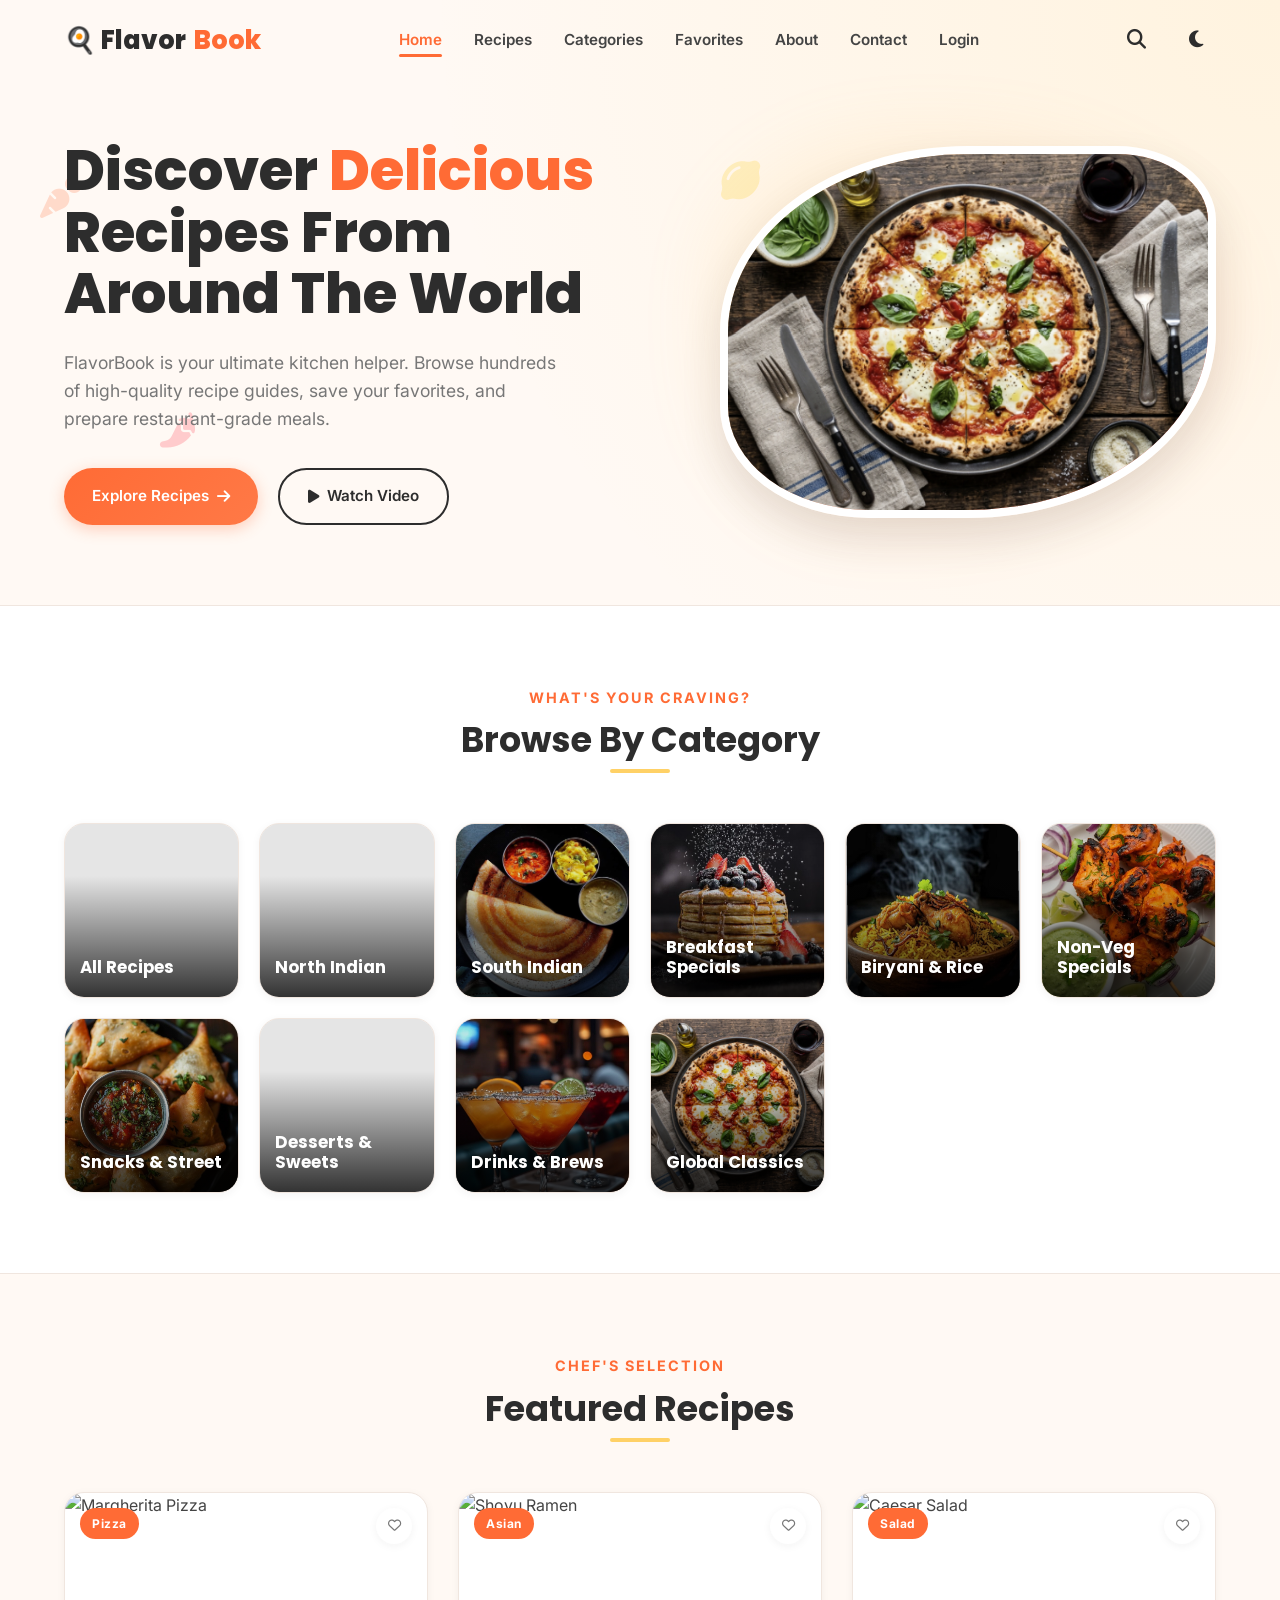
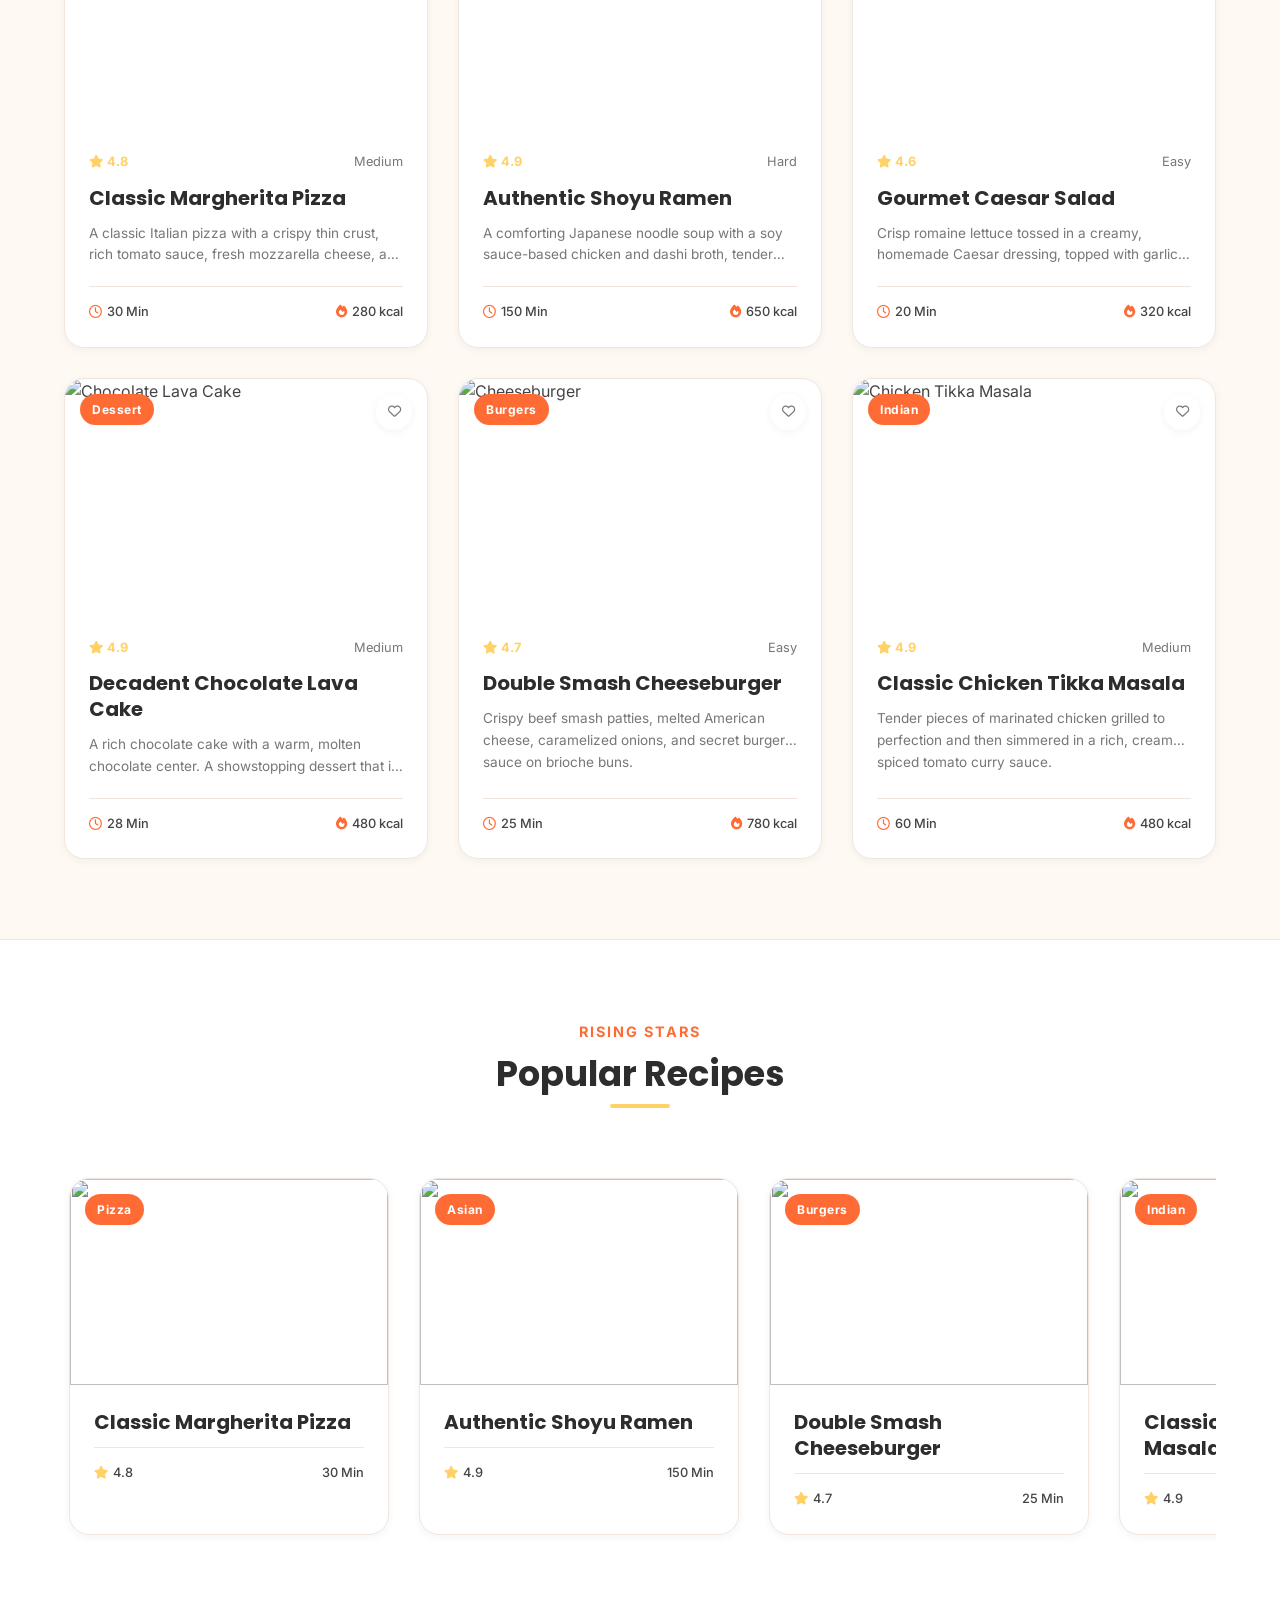
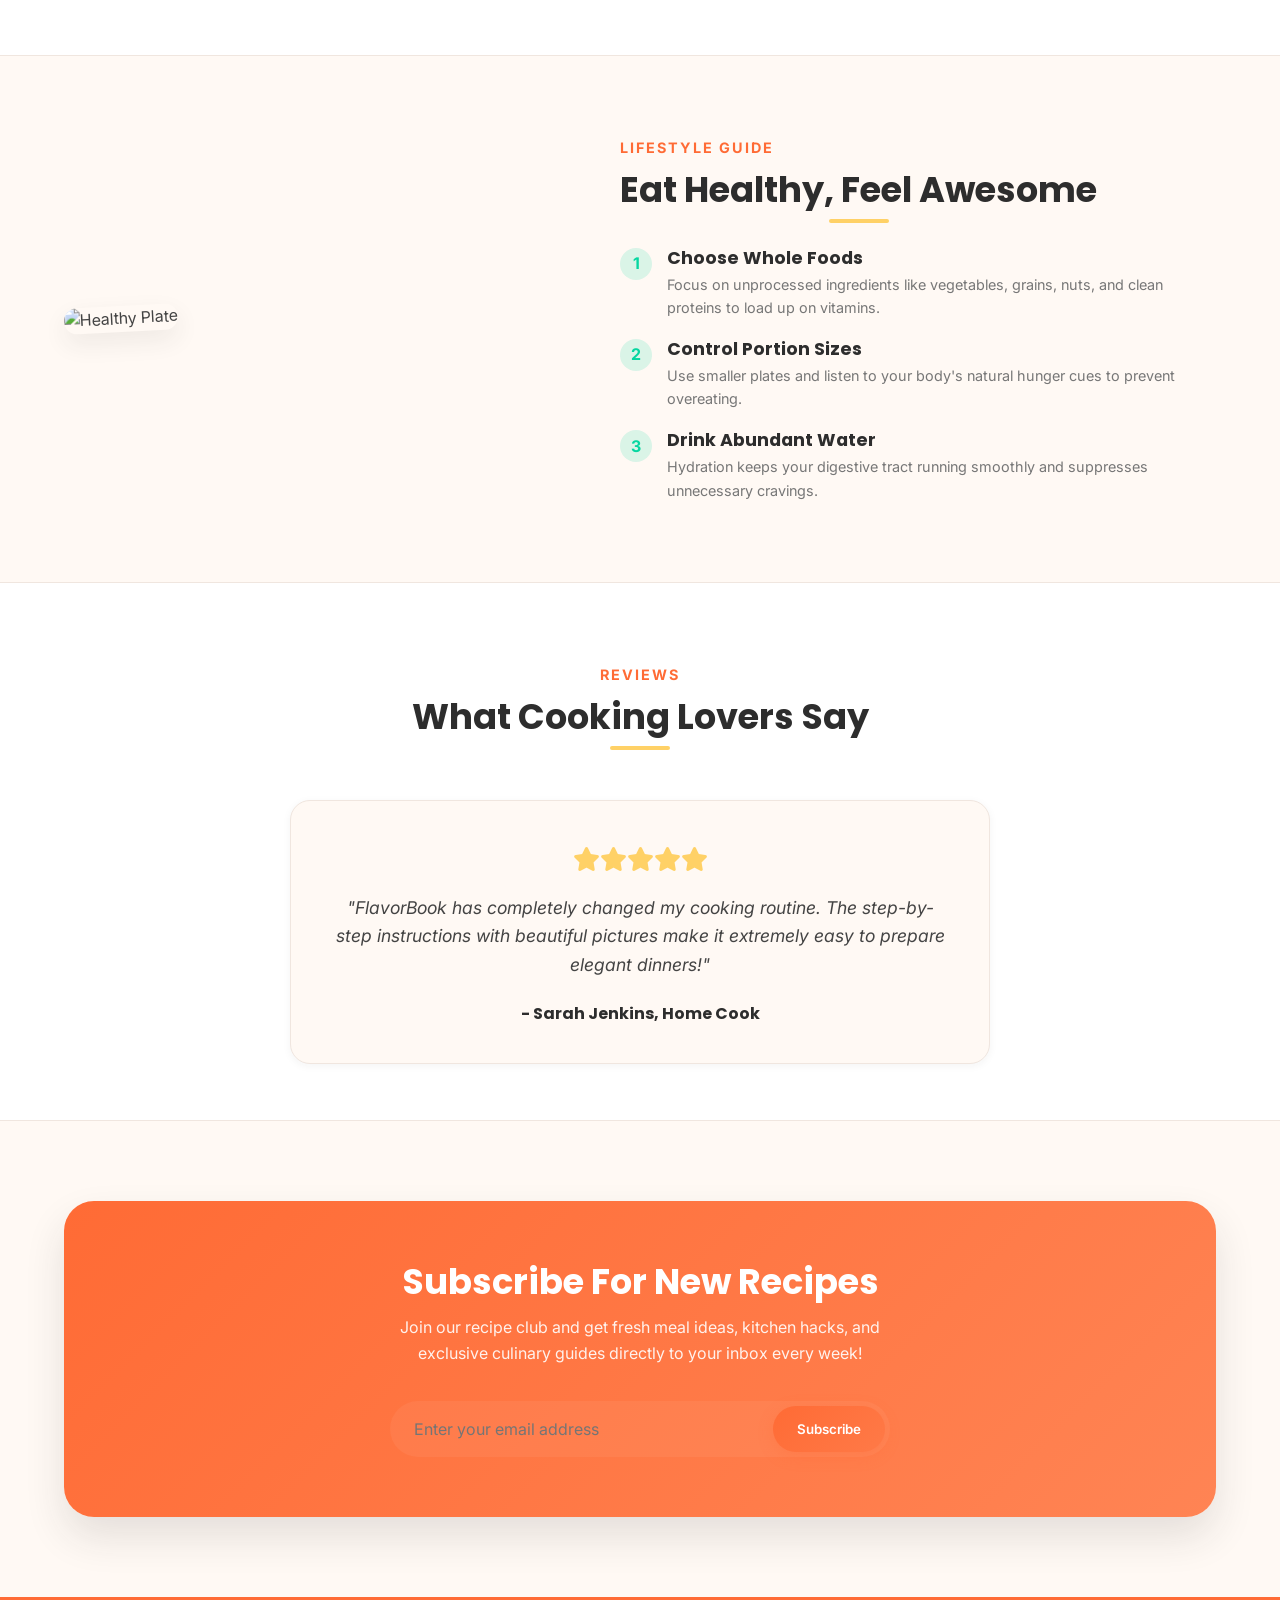
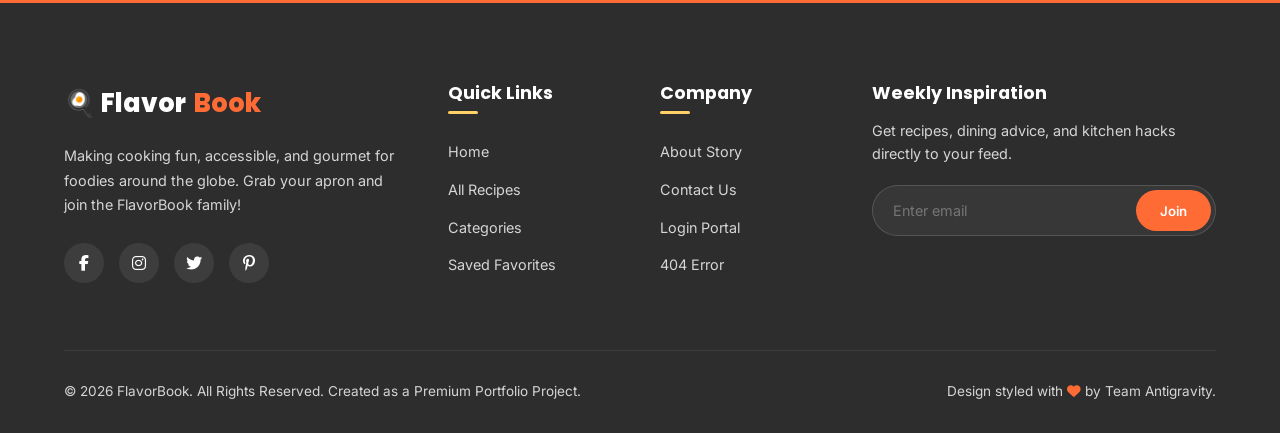
==== commit c0be4676: "second commit" ====
--- a/index.html
+++ b/index.html
@@ -102,7 +102,20 @@
 
       <div class="hero-image-container reveal-fade-up" data-delay="200" style="position: relative;">
         <div class="image-bg-blob" style="position: absolute; top: 50%; left: 50%; transform: translate(-50%, -50%); width: 100%; height: 100%; background: linear-gradient(135deg, var(--secondary-color), var(--primary-color)); filter: blur(40px); opacity: 0.15; border-radius: 40% 60% 70% 30% / 40% 50% 60% 50%; z-index: -1;"></div>
-        <img src="https://images.unsplash.com/photo-1543353071-10c8ba85a904?auto=format&fit=crop&w=800&q=80" alt="Delicious Healthy Bowl" style="width: 100%; border-radius: 50% 20% 50% 30%; box-shadow: var(--shadow-lg); border: 8px solid white;">
+        <div class="hero-slider">
+          <div class="slide active">
+            <img src="images/pizza_landscape.png" alt="Gourmet Margherita Pizza">
+          </div>
+          <div class="slide">
+            <img src="images/salad_landscape.png" alt="Fresh Healthy Salad Bowl">
+          </div>
+          <div class="slide">
+            <img src="images/ramen_landscape.png" alt="Authentic Japanese Shoyu Ramen">
+          </div>
+          <div class="slide">
+            <img src="images/curry_landscape.png" alt="Spicy Chicken Tikka Curry with Naan">
+          </div>
+        </div>
       </div>
 
     </div>
@@ -116,36 +129,86 @@
         <h2 class="section-title">Browse By Category</h2>
       </div>
 
-      <div class="categories-grid" style="display: grid; grid-template-columns: repeat(auto-fit, minmax(150px, 1fr)); gap: 20px;">
-        <!-- Pizza -->
-        <a href="recipes.html?category=Pizza" class="category-badge reveal-fade-up" data-delay="50" style="display: flex; flex-direction: column; align-items: center; justify-content: center; padding: 24px; background-color: var(--bg-color); border-radius: 20px; text-align: center; border: 1px solid var(--border-color); transition: transform 0.3s ease, border-color 0.3s ease;">
-          <span style="font-size: 2.5rem; margin-bottom: 12px;">🍕</span>
-          <h3 style="font-size: 1.05rem;">Pizza</h3>
-        </a>
-        <!-- Asian -->
-        <a href="recipes.html?category=Asian" class="category-badge reveal-fade-up" data-delay="100" style="display: flex; flex-direction: column; align-items: center; justify-content: center; padding: 24px; background-color: var(--bg-color); border-radius: 20px; text-align: center; border: 1px solid var(--border-color); transition: transform 0.3s ease, border-color 0.3s ease;">
-          <span style="font-size: 2.5rem; margin-bottom: 12px;">🍜</span>
-          <h3 style="font-size: 1.05rem;">Asian</h3>
-        </a>
-        <!-- Salad -->
-        <a href="recipes.html?category=Salad" class="category-badge reveal-fade-up" data-delay="150" style="display: flex; flex-direction: column; align-items: center; justify-content: center; padding: 24px; background-color: var(--bg-color); border-radius: 20px; text-align: center; border: 1px solid var(--border-color); transition: transform 0.3s ease, border-color 0.3s ease;">
-          <span style="font-size: 2.5rem; margin-bottom: 12px;">🥗</span>
-          <h3 style="font-size: 1.05rem;">Salad</h3>
-        </a>
-        <!-- Dessert -->
-        <a href="recipes.html?category=Dessert" class="category-badge reveal-fade-up" data-delay="200" style="display: flex; flex-direction: column; align-items: center; justify-content: center; padding: 24px; background-color: var(--bg-color); border-radius: 20px; text-align: center; border: 1px solid var(--border-color); transition: transform 0.3s ease, border-color 0.3s ease;">
-          <span style="font-size: 2.5rem; margin-bottom: 12px;">🍰</span>
-          <h3 style="font-size: 1.05rem;">Dessert</h3>
-        </a>
-        <!-- Burgers -->
-        <a href="recipes.html?category=Burgers" class="category-badge reveal-fade-up" data-delay="250" style="display: flex; flex-direction: column; align-items: center; justify-content: center; padding: 24px; background-color: var(--bg-color); border-radius: 20px; text-align: center; border: 1px solid var(--border-color); transition: transform 0.3s ease, border-color 0.3s ease;">
-          <span style="font-size: 2.5rem; margin-bottom: 12px;">🍔</span>
-          <h3 style="font-size: 1.05rem;">Burgers</h3>
-        </a>
-        <!-- Indian -->
-        <a href="recipes.html?category=Indian" class="category-badge reveal-fade-up" data-delay="300" style="display: flex; flex-direction: column; align-items: center; justify-content: center; padding: 24px; background-color: var(--bg-color); border-radius: 20px; text-align: center; border: 1px solid var(--border-color); transition: transform 0.3s ease, border-color 0.3s ease;">
-          <span style="font-size: 2.5rem; margin-bottom: 12px;">🥘</span>
-          <h3 style="font-size: 1.05rem;">Indian</h3>
+      <div class="categories-grid">
+        <!-- All Recipes -->
+        <a href="recipes.html" class="category-card reveal-fade-up" data-delay="30">
+          <div class="category-card-bg" style="background-image: url('https://images.unsplash.com/photo-1543353071-10c8ba85a904?auto=format&fit=crop&w=400&q=80');"></div>
+          <div class="category-card-overlay"></div>
+          <div class="category-card-content">
+            <h3>All Recipes</h3>
+          </div>
+        </a>
+        <!-- North Indian -->
+        <a href="recipes.html?category=North%20Indian" class="category-card reveal-fade-up" data-delay="60">
+          <div class="category-card-bg" style="background-image: url('https://images.unsplash.com/photo-1631452180519-c014fe946bc7?auto=format&fit=crop&w=400&q=80');"></div>
+          <div class="category-card-overlay"></div>
+          <div class="category-card-content">
+            <h3>North Indian</h3>
+          </div>
+        </a>
+        <!-- South Indian -->
+        <a href="recipes.html?category=South%20Indian" class="category-card reveal-fade-up" data-delay="90">
+          <div class="category-card-bg" style="background-image: url('images/dosa.jpg');"></div>
+          <div class="category-card-overlay"></div>
+          <div class="category-card-content">
+            <h3>South Indian</h3>
+          </div>
+        </a>
+        <!-- Breakfast Specials -->
+        <a href="recipes.html?category=Breakfast%20Specials" class="category-card reveal-fade-up" data-delay="120">
+          <div class="category-card-bg" style="background-image: url('images/pancakes.png');"></div>
+          <div class="category-card-overlay"></div>
+          <div class="category-card-content">
+            <h3>Breakfast Specials</h3>
+          </div>
+        </a>
+        <!-- Biryani & Rice -->
+        <a href="recipes.html?category=Biryani%20%26%20Rice" class="category-card reveal-fade-up" data-delay="150">
+          <div class="category-card-bg" style="background-image: url('images/biryani.png');"></div>
+          <div class="category-card-overlay"></div>
+          <div class="category-card-content">
+            <h3>Biryani & Rice</h3>
+          </div>
+        </a>
+        <!-- Non-Veg Specials -->
+        <a href="recipes.html?category=Non-Veg%20Specials" class="category-card reveal-fade-up" data-delay="180">
+          <div class="category-card-bg" style="background-image: url('images/tikka.jpg');"></div>
+          <div class="category-card-overlay"></div>
+          <div class="category-card-content">
+            <h3>Non-Veg Specials</h3>
+          </div>
+        </a>
+        <!-- Snacks & Street Food -->
+        <a href="recipes.html?category=Snacks%20%26%20Street%20Food" class="category-card reveal-fade-up" data-delay="210">
+          <div class="category-card-bg" style="background-image: url('images/samosas.jpg');"></div>
+          <div class="category-card-overlay"></div>
+          <div class="category-card-content">
+            <h3>Snacks & Street</h3>
+          </div>
+        </a>
+        <!-- Desserts & Sweets -->
+        <a href="recipes.html?category=Desserts%20%26%20Sweets" class="category-card reveal-fade-up" data-delay="240">
+          <div class="category-card-bg" style="background-image: url('https://images.unsplash.com/photo-1606313564200-e75d5e30476c?auto=format&fit=crop&w=400&q=80');"></div>
+          <div class="category-card-overlay"></div>
+          <div class="category-card-content">
+            <h3>Desserts & Sweets</h3>
+          </div>
+        </a>
+        <!-- Drinks & Beverages -->
+        <a href="recipes.html?category=Drinks%20%26%20Beverages" class="category-card reveal-fade-up" data-delay="270">
+          <div class="category-card-bg" style="background-image: url('images/drinks.png');"></div>
+          <div class="category-card-overlay"></div>
+          <div class="category-card-content">
+            <h3>Drinks & Brews</h3>
+          </div>
+        </a>
+        <!-- International Classics -->
+        <a href="recipes.html?category=International%20Classics" class="category-card reveal-fade-up" data-delay="300">
+          <div class="category-card-bg" style="background-image: url('images/pizza.jpg');"></div>
+          <div class="category-card-overlay"></div>
+          <div class="category-card-content">
+            <h3>Global Classics</h3>
+          </div>
         </a>
       </div>
     </div>
--- a/css/style.css
+++ b/css/style.css
@@ -453,6 +453,7 @@
   position: relative;
   padding-top: 65%;
   overflow: hidden;
+  cursor: pointer;
 }
 
 .card-img-wrapper img {
@@ -837,3 +838,357 @@
   background-color: #e0531f;
   transform: scale(1.1);
 }
+
+/* Hero Image Slideshow Styles */
+.hero-slider {
+  position: relative;
+  width: 100%;
+  aspect-ratio: 4/3; /* Original landscape aspect-ratio */
+  max-width: 500px;
+  margin: 0 auto;
+  border-radius: 50% 20% 50% 30%;
+  box-shadow: var(--shadow-lg);
+  border: 8px solid var(--card-bg);
+  overflow: hidden;
+  transition: border-color var(--transition-normal);
+  background: linear-gradient(135deg, #ffeaa7, #ff7675); /* Fallback gradient */
+  display: flex;
+  align-items: center;
+  justify-content: center;
+}
+
+.hero-slider::before {
+  content: '🍳';
+  font-size: 4rem;
+  opacity: 0.35;
+  position: absolute;
+  z-index: 0;
+  animation: pulse 2s infinite ease-in-out;
+}
+
+@keyframes pulse {
+  0% { transform: scale(0.95); opacity: 0.25; }
+  50% { transform: scale(1.05); opacity: 0.45; }
+  100% { transform: scale(0.95); opacity: 0.25; }
+}
+
+.hero-slider .slide {
+  position: absolute;
+  top: 0;
+  left: 0;
+  width: 100%;
+  height: 100%;
+  opacity: 0;
+  visibility: hidden;
+  z-index: 1;
+  overflow: hidden;
+  transition: opacity 1s cubic-bezier(0.25, 0.8, 0.25, 1), visibility 1s ease;
+}
+
+.hero-slider .slide img {
+  position: absolute;
+  top: 0;
+  left: 0;
+  width: 100%;
+  height: 100%;
+  object-fit: cover; /* Cover fits these landscape images perfectly */
+  z-index: 2;
+}
+
+.hero-slider .slide.active {
+  opacity: 1;
+  visibility: visible;
+}
+
+/* Premium Category Card Grid */
+.categories-grid {
+  display: grid;
+  grid-template-columns: repeat(auto-fit, minmax(160px, 1fr)) !important;
+  gap: 20px !important;
+  margin-top: 30px;
+}
+
+.category-card {
+  position: relative;
+  aspect-ratio: 1/1;
+  border-radius: 20px;
+  overflow: hidden;
+  box-shadow: var(--shadow-sm);
+  border: 1px solid var(--border-color);
+  transition: transform 0.4s cubic-bezier(0.25, 0.8, 0.25, 1), box-shadow 0.4s cubic-bezier(0.25, 0.8, 0.25, 1), border-color 0.4s ease;
+  display: flex;
+  flex-direction: column;
+  justify-content: flex-end;
+  padding: 20px 15px;
+  text-decoration: none;
+  cursor: pointer;
+}
+
+.category-card-bg {
+  position: absolute;
+  top: 0;
+  left: 0;
+  width: 100%;
+  height: 100%;
+  background-size: cover;
+  background-position: center;
+  transition: transform 0.6s cubic-bezier(0.25, 0.8, 0.25, 1);
+  z-index: 1;
+}
+
+.category-card-overlay {
+  position: absolute;
+  top: 0;
+  left: 0;
+  width: 100%;
+  height: 100%;
+  background: linear-gradient(to bottom, rgba(0,0,0,0.1) 30%, rgba(0,0,0,0.8) 100%);
+  z-index: 2;
+  transition: background 0.3s ease;
+}
+
+.category-card-content {
+  position: relative;
+  z-index: 3;
+  text-align: left;
+}
+
+.category-card-emoji {
+  font-size: 1.8rem;
+  margin-bottom: 5px;
+  display: inline-block;
+  transform: translateY(0);
+  transition: transform 0.3s ease;
+}
+
+.category-card h3 {
+  font-size: 1.05rem !important;
+  font-weight: 700 !important;
+  color: #FFFFFF !important;
+  margin: 0 !important;
+  line-height: 1.2 !important;
+}
+
+/* Hover Animations */
+.category-card:hover {
+  transform: translateY(-8px);
+  box-shadow: var(--shadow-lg);
+  border-color: var(--primary-color);
+}
+
+.category-card:hover .category-card-bg {
+  transform: scale(1.15);
+}
+
+.category-card:hover .category-card-emoji {
+  transform: translateY(-5px) scale(1.1);
+}
+
+.category-card:hover .category-card-overlay {
+  background: linear-gradient(to bottom, rgba(0,0,0,0.05) 20%, rgba(0,0,0,0.85) 100%);
+}
+
+/* Quick Info Modal Styles */
+.quick-info-modal {
+  position: fixed;
+  top: 0;
+  left: 0;
+  width: 100%;
+  height: 100%;
+  z-index: 1100;
+  display: flex;
+  align-items: center;
+  justify-content: center;
+  opacity: 0;
+  pointer-events: none;
+  transition: opacity 0.3s ease;
+}
+
+.quick-info-modal.active {
+  opacity: 1;
+  pointer-events: auto;
+}
+
+.quick-info-backdrop {
+  position: absolute;
+  top: 0;
+  left: 0;
+  width: 100%;
+  height: 100%;
+  background: rgba(0, 0, 0, 0.6);
+  backdrop-filter: blur(8px);
+}
+
+.quick-info-container {
+  position: relative;
+  z-index: 2;
+  width: 90%;
+  max-width: 500px;
+  background: var(--card-bg);
+  border-radius: 24px;
+  box-shadow: 0 20px 40px rgba(0,0,0,0.3);
+  border: 1px solid var(--border-color);
+  overflow: hidden;
+  transform: scale(0.9) translateY(20px);
+  transition: transform 0.4s cubic-bezier(0.34, 1.56, 0.64, 1), background-color var(--transition-normal);
+  padding: 0;
+}
+
+.quick-info-modal.active .quick-info-container {
+  transform: scale(1) translateY(0);
+}
+
+.quick-info-header {
+  position: relative;
+  height: 200px;
+  background-size: cover;
+  background-position: center;
+}
+
+.quick-info-header-overlay {
+  position: absolute;
+  top: 0;
+  left: 0;
+  width: 100%;
+  height: 100%;
+  background: linear-gradient(to bottom, rgba(0,0,0,0.1), rgba(0,0,0,0.85));
+}
+
+.quick-info-close-btn {
+  position: absolute;
+  top: 15px;
+  right: 15px;
+  width: 36px;
+  height: 36px;
+  border-radius: 50%;
+  background: rgba(0,0,0,0.5);
+  border: none;
+  color: #fff;
+  font-size: 1.2rem;
+  display: flex;
+  align-items: center;
+  justify-content: center;
+  cursor: pointer;
+  z-index: 10;
+  transition: background 0.2s ease, transform 0.2s ease;
+}
+
+.quick-info-close-btn:hover {
+  background: rgba(255, 76, 117, 0.9);
+  transform: scale(1.1);
+}
+
+.quick-info-title-wrap {
+  position: absolute;
+  bottom: 0;
+  left: 0;
+  width: 100%;
+  padding: 20px;
+  box-sizing: border-box;
+}
+
+.quick-info-tag {
+  background: var(--primary-color);
+  color: #fff;
+  padding: 4px 10px;
+  border-radius: 20px;
+  font-size: 0.75rem;
+  font-weight: 600;
+  text-transform: uppercase;
+  letter-spacing: 0.5px;
+  display: inline-block;
+  margin-bottom: 8px;
+}
+
+.quick-info-title {
+  color: #fff;
+  font-size: 1.5rem;
+  font-weight: 800;
+  margin: 0;
+  text-shadow: 0 2px 4px rgba(0,0,0,0.3);
+}
+
+.quick-info-body {
+  padding: 24px;
+}
+
+.quick-info-desc {
+  font-size: 0.95rem;
+  color: var(--text-color);
+  opacity: 0.85;
+  margin: 0 0 20px 0;
+  line-height: 1.6;
+}
+
+.quick-info-stats-grid {
+  display: grid;
+  grid-template-columns: repeat(3, 1fr);
+  gap: 15px;
+  margin-bottom: 24px;
+}
+
+.quick-info-stat-card {
+  background: var(--bg-color);
+  border: 1px solid var(--border-color);
+  border-radius: 16px;
+  padding: 12px;
+  text-align: center;
+  transition: transform 0.2s ease;
+}
+
+.quick-info-stat-card:hover {
+  transform: translateY(-3px);
+  border-color: var(--secondary-color);
+}
+
+.quick-info-stat-icon {
+  font-size: 1.4rem;
+  color: var(--primary-color);
+  margin-bottom: 6px;
+}
+
+.quick-info-stat-val {
+  display: block;
+  font-size: 0.95rem;
+  font-weight: 700;
+  color: var(--text-color);
+  margin-bottom: 2px;
+}
+
+.quick-info-stat-label {
+  display: block;
+  font-size: 0.75rem;
+  color: var(--text-color);
+  opacity: 0.6;
+}
+
+.quick-info-actions {
+  display: flex;
+  gap: 12px;
+}
+
+.quick-info-primary-btn {
+  flex: 1;
+  background: linear-gradient(135deg, var(--secondary-color), var(--primary-color));
+  color: #fff;
+  border: none;
+  border-radius: 14px;
+  padding: 14px 20px;
+  font-size: 0.95rem;
+  font-weight: 700;
+  display: flex;
+  align-items: center;
+  justify-content: center;
+  gap: 8px;
+  cursor: pointer;
+  box-shadow: 0 4px 15px rgba(255, 76, 117, 0.3);
+  transition: transform 0.2s ease, box-shadow 0.2s ease;
+  text-decoration: none;
+}
+
+.quick-info-primary-btn:hover {
+  transform: translateY(-2px);
+  box-shadow: 0 6px 20px rgba(255, 76, 117, 0.45);
+}
+
+
--- a/css/dark.css
+++ b/css/dark.css
@@ -126,3 +126,7 @@
 body.dark-mode .slider-container::-webkit-scrollbar-thumb {
   background: #333333;
 }
+
+
+
+
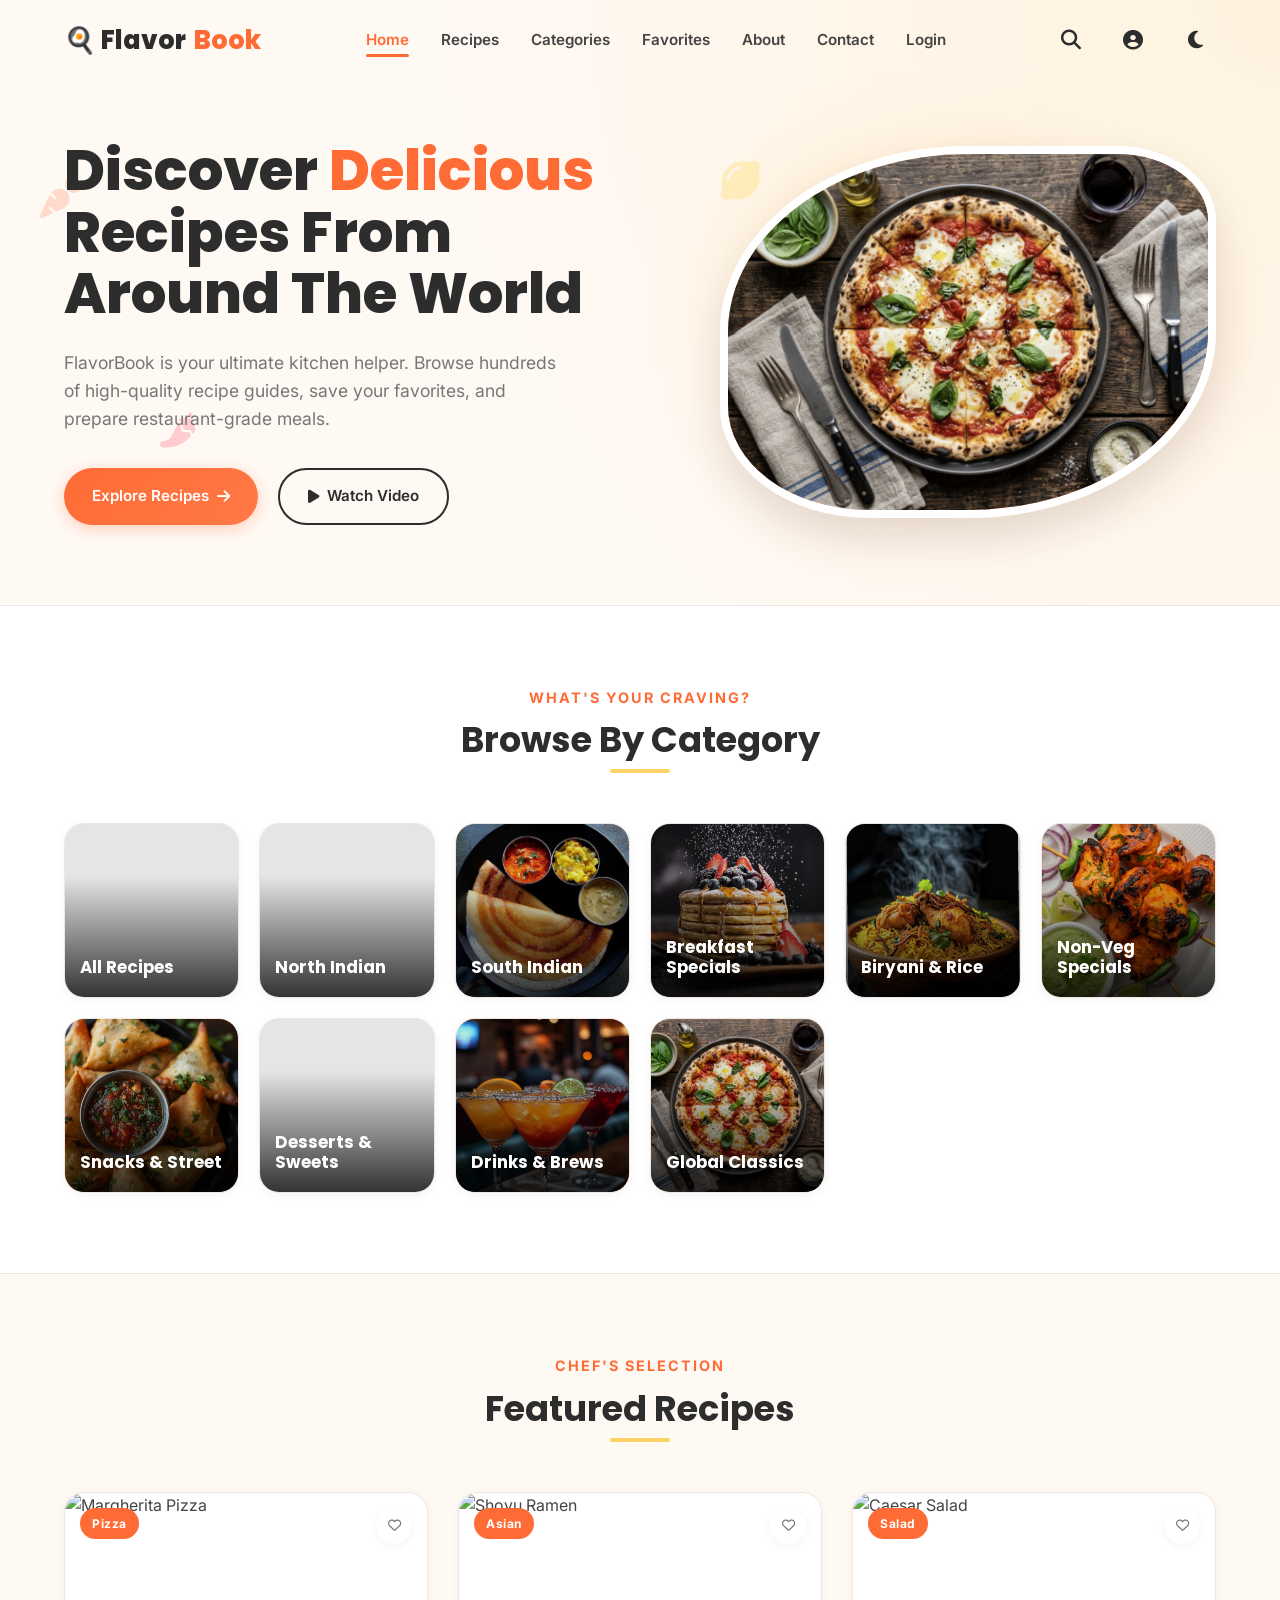
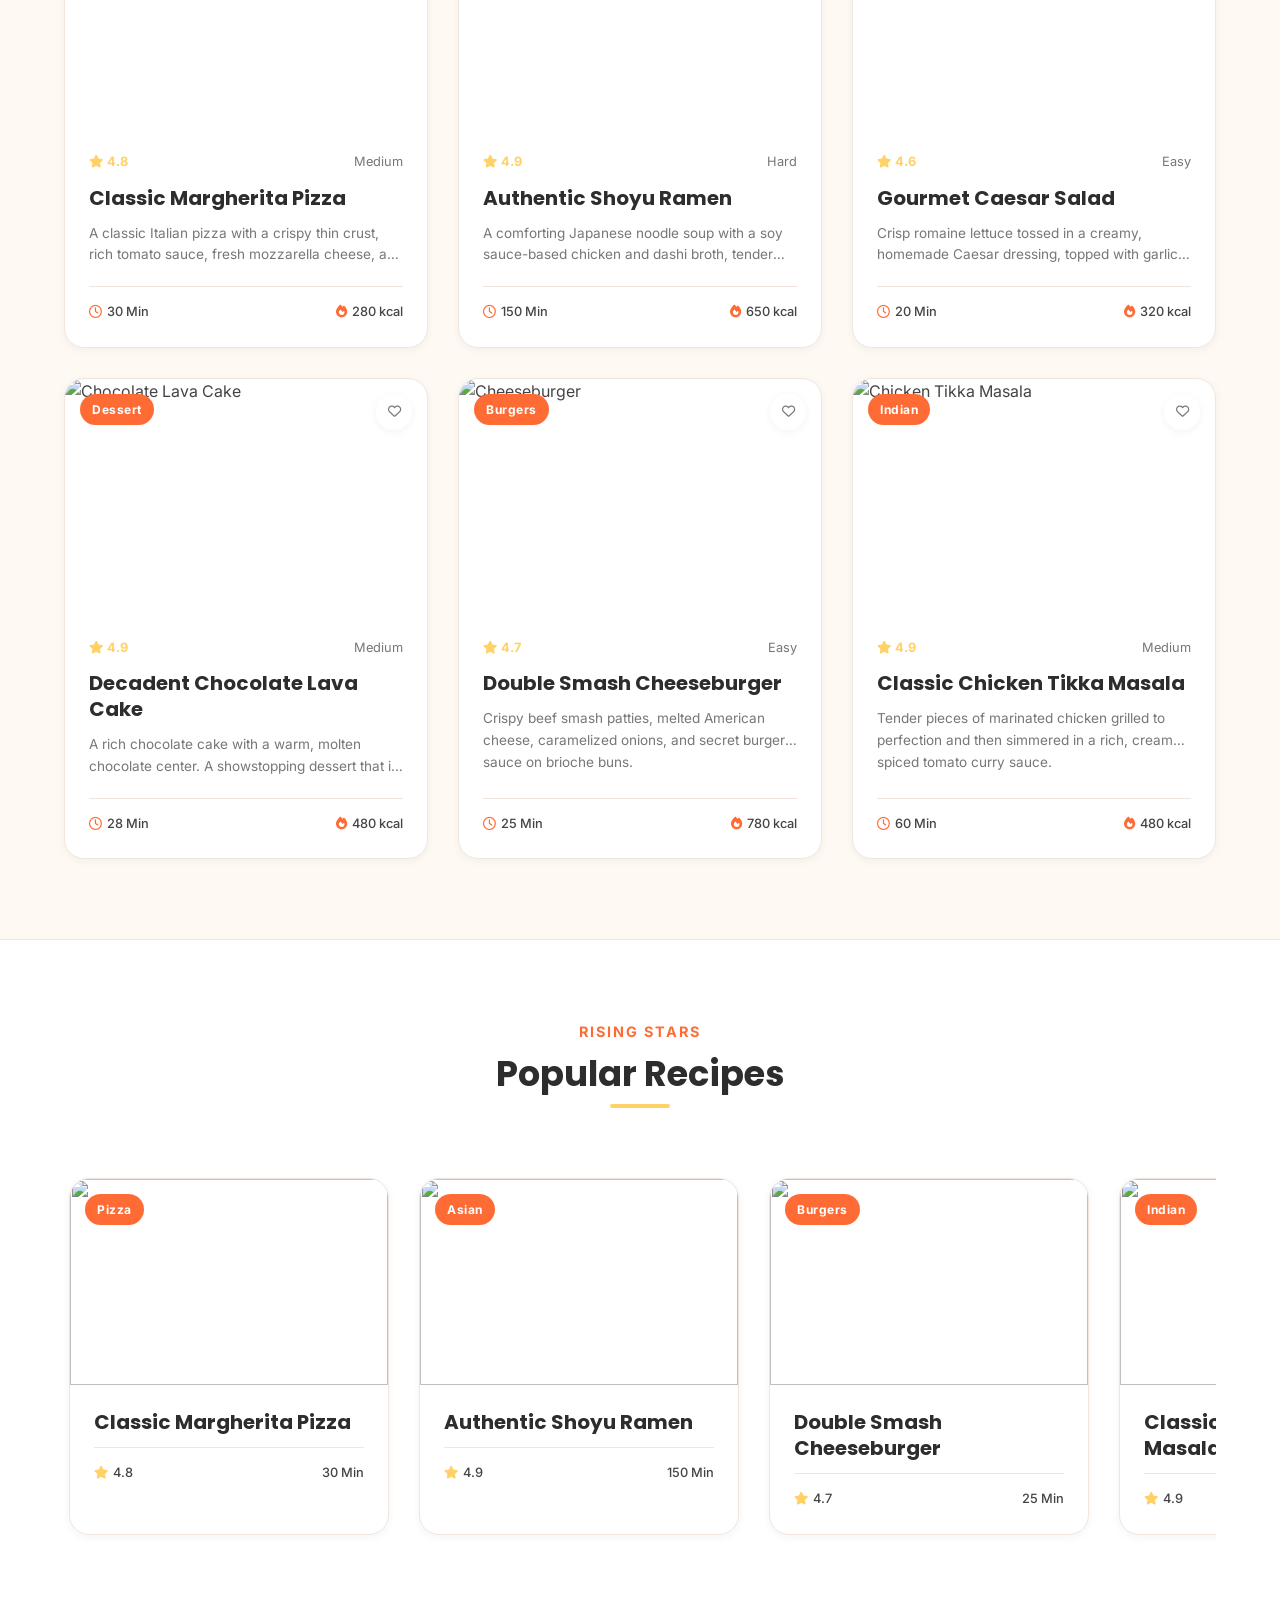
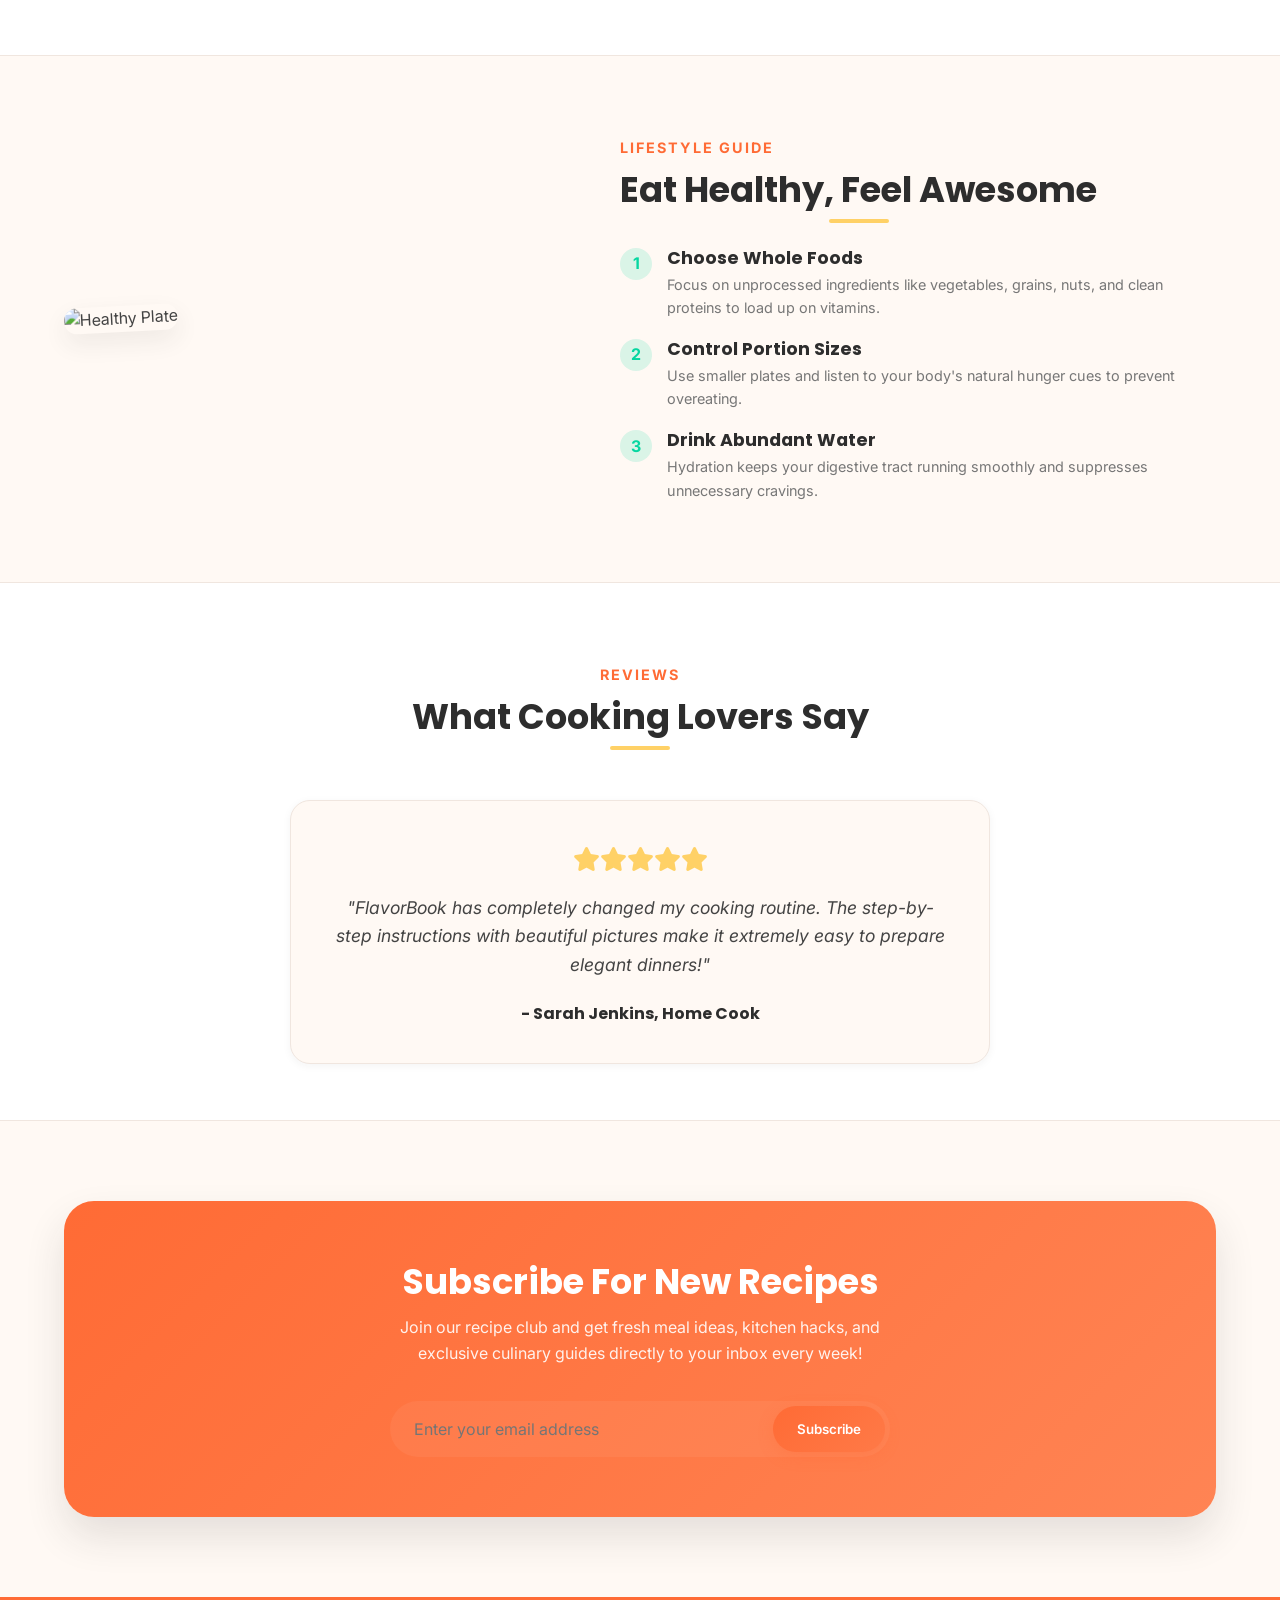
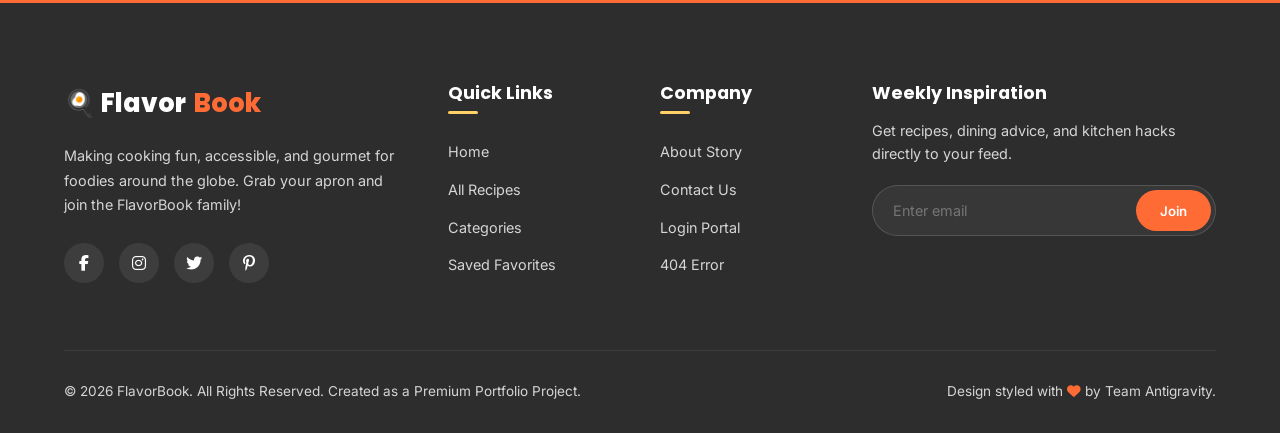
==== commit 08c84400: "Describe your changes" ====
--- a/index.html
+++ b/index.html
@@ -55,6 +55,7 @@
 
       <div class="nav-actions">
         <button class="search-trigger" id="open-search" aria-label="Open Search"><i class="fa-solid fa-magnifying-glass"></i></button>
+        <a href="profile.html" class="profile-trigger" id="header-profile-btn" aria-label="User Profile" title="Profile"><i class="fa-solid fa-circle-user"></i></a>
         <button class="theme-toggle" aria-label="Toggle Dark Mode"><i class="fa-solid fa-moon"></i></button>
         <button class="hamburger" aria-label="Open Menu">
           <span></span>
--- a/css/style.css
+++ b/css/style.css
@@ -263,25 +263,26 @@
   gap: 20px;
 }
 
-.search-trigger, .theme-toggle {
+.search-trigger, .profile-trigger, .theme-toggle {
   background: none;
   border: none;
   cursor: pointer;
-  font-size: 1.2rem;
+  font-size: 1.25rem;
   color: var(--dark-color);
-  width: 40px;
-  height: 40px;
+  width: 42px;
+  height: 42px;
   border-radius: 50%;
   display: flex;
   align-items: center;
   justify-content: center;
+  text-decoration: none;
   transition: background-color var(--transition-fast), color var(--transition-fast), transform var(--transition-normal);
 }
 
-.search-trigger:hover, .theme-toggle:hover {
-  background-color: rgba(255, 107, 53, 0.1);
+.search-trigger:hover, .profile-trigger:hover, .theme-toggle:hover, .profile-trigger.active {
+  background-color: rgba(255, 107, 53, 0.12);
   color: var(--primary-color);
-  transform: scale(1.05);
+  transform: scale(1.08);
 }
 
 .hamburger {
@@ -1191,4 +1192,77 @@
   box-shadow: 0 6px 20px rgba(255, 76, 117, 0.45);
 }
 
-
+/* Video Lightbox Modal Styles */
+.video-modal {
+  position: fixed;
+  top: 0;
+  left: 0;
+  width: 100%;
+  height: 100%;
+  z-index: 1200;
+  display: flex;
+  align-items: center;
+  justify-content: center;
+  opacity: 0;
+  pointer-events: none;
+  transition: opacity 0.3s ease;
+}
+
+.video-modal.active {
+  opacity: 1;
+  pointer-events: auto;
+}
+
+.video-modal-backdrop {
+  position: absolute;
+  top: 0;
+  left: 0;
+  width: 100%;
+  height: 100%;
+  background: rgba(0, 0, 0, 0.9);
+  backdrop-filter: blur(12px);
+}
+
+.video-modal-container {
+  position: relative;
+  z-index: 2;
+  width: 90%;
+  max-width: 800px;
+  background: #000;
+  border-radius: 20px;
+  overflow: hidden;
+  box-shadow: 0 25px 50px -12px rgba(0,0,0,0.5);
+  transform: scale(0.9) translateY(20px);
+  transition: transform 0.4s cubic-bezier(0.34, 1.56, 0.64, 1);
+}
+
+.video-modal.active .video-modal-container {
+  transform: scale(1) translateY(0);
+}
+
+.video-modal-container video {
+  width: 100%;
+  display: block;
+  border-radius: 20px;
+  aspect-ratio: 16/9;
+}
+
+.video-modal-close {
+  position: absolute;
+  top: -45px;
+  right: 0;
+  background: none;
+  border: none;
+  color: #fff;
+  font-size: 1.8rem;
+  cursor: pointer;
+  transition: transform 0.2s ease, color 0.2s ease;
+}
+
+.video-modal-close:hover {
+  transform: scale(1.1);
+  color: var(--primary-color);
+}
+#q-title-link:hover {
+  color: var(--primary-color) !important;
+}
